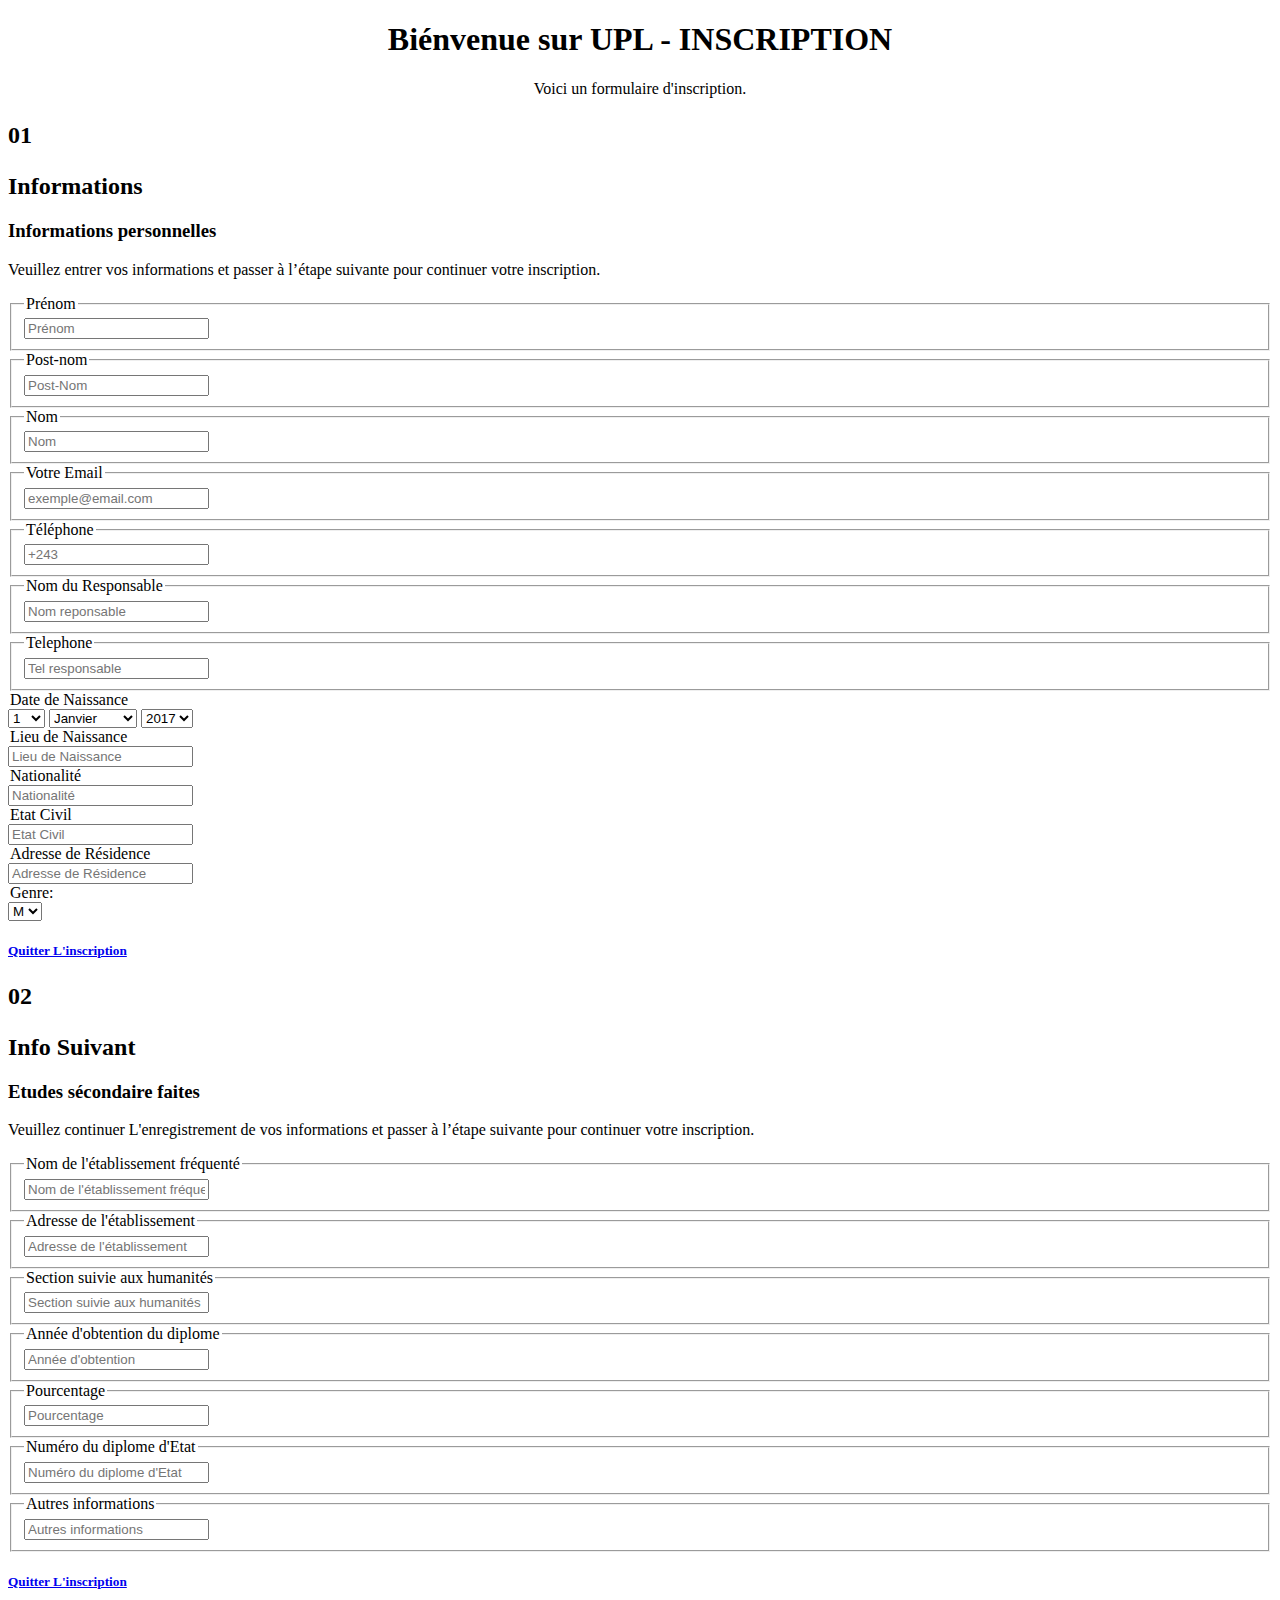
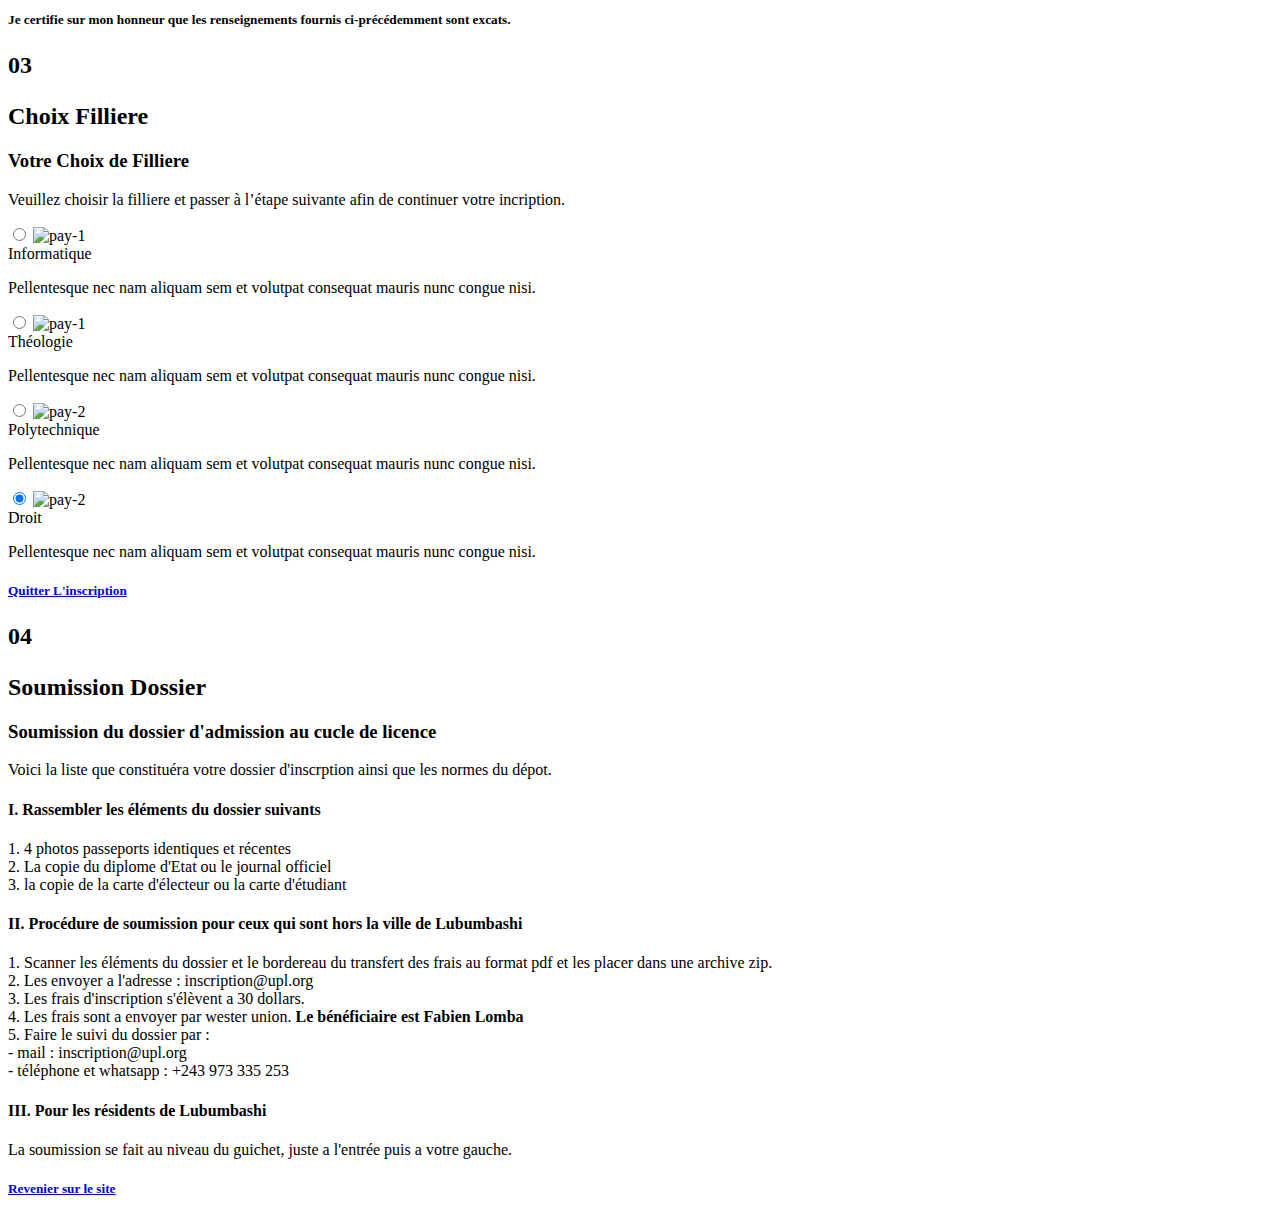
==== index.html @ e5e222e1 "desegn" ====
<!DOCTYPE html>
<html>
<head>
	<meta charset="utf-8">
	<title>Inscription</title>
	<!-- Mobile Specific Metas -->
	<meta name="viewport" content="width=device-width, initial-scale=1, maximum-scale=1">
	<!-- Font-->
	<link rel="stylesheet" type="text/css" href="css/opensans-font.css">
	<link rel="stylesheet" type="text/css" href="fonts/material-design-iconic-font/css/material-design-iconic-font.min.css">
	<!-- Main Style Css -->
    <link rel="stylesheet" href="css/style.css"/>
</head>
<body>
	<div class="page-content">
		<div class="page-content">
			<div class="form-v1-content">
				<div class="wizard-form">
					<form class="form-register" action="#" method="post">
								<div class="wizard-header" >
									 <center><h1 class="heading">Biénvenue sur  UPL - INSCRIPTION</h1>
										<p>Voici un formulaire d'inscription. </p></center>
								</div>
					</form>
				</div>
			</div>
		</div>
		<div class="form-v1-content">
			<div class="wizard-form">
		        <form class="form-register" action="#" method="post">
		        	<div id="form-total">
		        		<!-- SECTION 1 -->
			            <h2>
			            	<p class="step-icon"><span>01</span></p>
			            	<span class="step-text">Informations</span>
			            </h2>
			            <section>
			                <div class="inner">
			                	<div class="wizard-header">
									<h3 class="heading">Informations personnelles</h3>
									<p>Veuillez entrer vos informations et passer à l’étape
										suivante pour continuer votre inscription. </p>
								</div>
								<div class="form-row">
									<div class="form-holder">
										<fieldset>
											<legend>Prénom</legend>
											<input type="text" class="form-control" id="first-name" name="first-name" placeholder="Prénom" required>
										</fieldset>
									</div>
									<div class="form-holder">
										<fieldset>
											<legend>Post-nom</legend>
											<input type="text" class="form-control" id="last-name" name="last-name" placeholder="Post-Nom" required>
										</fieldset>
									</div>
									<div class="form-holder">
										<fieldset>
											<legend>Nom</legend>
											<input type="text" class="form-control" id="last-name" name="last-name" placeholder="Nom" required>
										</fieldset>
									</div>
								</div>
								<div class="form-row">
									<div class="form-holder form-holder-2">
										<fieldset>
											<legend>Votre Email</legend>
											<input type="text" name="your_email" id="your_email" class="form-control" pattern="[^@]+@[^@]+.[a-zA-Z]{2,6}" placeholder="exemple@email.com" required>
										</fieldset>
									</div>
								</div>
								<div class="form-row">
									<div class="form-holder form-holder-2">
										<fieldset>
											<legend>Téléphone</legend>
											<input type="tel" class="form-control" id="phone" name="phone" placeholder="+243" required>
										</fieldset>
									</div>
								</div>
								<div class="form-row">
									<div class="form-holder">
										<fieldset>
											<legend>Nom du Responsable</legend>
											<input type="text" class="form-control" id="name-resp" name="name-resp" placeholder="Nom reponsable" required>
										</fieldset>
									</div>
									<div class="form-holder">
										<fieldset>
											<legend>Telephone</legend>
											<input type="number" class="form-control" id="Tel-resp" name="Tel-resp" placeholder="Tel responsable" required>
										</fieldset>
									</div>
								</div>
								<div class="form-row form-row-date">
									<div class="form-holder form-holder-2">
										<legend>Date de Naissance</legend>
										<select name="month" id="month">
											<option value="16">1</option>
											<option value="17">2</option>
											<option value="18">3</option>
											<option value="19">4</option>
											<option value="16">5</option>
											<option value="17">6</option>
											<option value="18">7</option>
											<option value="19">8</option>
											<option value="16">9</option>
											<option value="17">10</option>
											<option value="18">11</option>
											<option value="19">12</option>
											<option value="16">13</option>
											<option value="17">14</option>
											<option value="18">15</option>
											<option value="19">16</option>
											<option value="17">17</option>
											<option value="18">18</option>
											<option value="19">19</option>
											<option value="16">20</option>
											<option value="17">21</option>
											<option value="18">22</option>
											<option value="19">23</option>
											<option value="16">24</option>
											<option value="17">25</option>
											<option value="18">26</option>
											<option value="19">27</option>
											<option value="16">28</option>
											<option value="17">29</option>
											<option value="18">30</option>
											<option value="19">31</option>
										</select>
										<select name="date" id="date">
											<option value="Feb">Janvier</option>
											<option value="Feb">Fevrier</option>
											<option value="Mar">Mars</option>
											<option value="Apr">Avril</option>
											<option value="May">Mai</option>
											<option value="Feb">Juin</option>
											<option value="Feb">Juillet</option>
											<option value="Feb">Aout</option>
											<option value="Feb">Septembre</option>
											<option value="Feb">Octobre</option>
											<option value="Feb">Novembre</option>
											<option value="Feb">Decembre</option>
										</select>
										<select name="year" id="year">
											<option value="2017">2017</option>
											<option value="2016">2016</option>
											<option value="2015">2015</option>
											<option value="2014">2014</option>
											<option value="2013">2013</option>
											<option value="2017">2012</option>
											<option value="2016">2011</option>
											<option value="2015">2010</option>
											<option value="2014">2009</option>
											<option value="2013">2008</option>
										</select>
									</div>
								</div>
								<div class="form-row">
									<div class="form-holder form-holder-2">
										<legend>Lieu de Naissance</legend>
										<input type="text" class="form-control input-border" id="ssn" name="ssn" placeholder="Lieu de Naissance" required>
									</div>
								</div>
								<div class="form-row">
									<div class="form-holder form-holder-2">
										<legend>Nationalité</legend>
										<input type="text" class="form-control input-border" id="ssn" name="ssn" placeholder="Nationalité" required>
									</div>
								</div>
								<div class="form-row">
									<div class="form-holder form-holder-2">
										<legend>Etat Civil</legend>
										<input type="text" class="form-control input-border" id="ssn" name="ssn" placeholder="Etat Civil" required>
									</div>
								</div>
								<div class="form-row">
									<div class="form-holder form-holder-2">
										<legend>Adresse de Résidence</legend>
										<input type="text" class="form-control input-border" id="ssn" name="ssn" placeholder="Adresse de Résidence" required>
									</div>
								</div>
								<div class="form-row form-row-date">
									<div class="form-holder form-holder-2">
										<legend>Genre:</legend>
										<select name="Genre" id="Genre">
											<option value="M" >M</option>
											<option value="F">F</option>
										</select>
									</div>
								</div>
							</div>
							<div class="wizard-header">
								<a href="#">
									<h5 class="heading">Quitter L'inscription</h5>
								</a>
							</div>
			            </section>
						<!-- SECTION 2 -->
			            <h2>
			            	<p class="step-icon"><span>02</span></p>
			            	<span class="step-text">Info Suivant</span>
			            </h2>
			            <section>
			                <div class="inner">
			                	<div class="wizard-header">
									<h3 class="heading">Etudes sécondaire faites</h3>
									<p>Veuillez continuer L'enregistrement de vos informations et passer à l’étape
										suivante pour continuer votre inscription.</p>
								</div>
								<div class="form-row">
									<div class="form-holder form-holder-2">
										<fieldset>
											<legend>Nom de l'établissement fréquenté</legend>
											<input type="text" name="ecole" id="ecole" class="form-control" pattern="[^@]+@[^@]+.[a-zA-Z]{2,6}" placeholder="Nom de l'établissement fréquenté" required>
										</fieldset>
									</div>
								</div>
								<div class="form-row">
									<div class="form-holder form-holder-2">
										<fieldset>
											<legend>Adresse de l'établissement</legend>
											<input type="text" name="adresse-ecole" id="adresse-ecole" class="form-control" pattern="[^@]+@[^@]+.[a-zA-Z]{2,6}" placeholder="Adresse de l'établissement" required>
										</fieldset>
									</div>
								</div>
								<div class="form-row">
									<div class="form-holder form-holder-2">
										<fieldset>
											<legend>Section suivie aux humanités</legend>
											<input type="text" name="section-ecole" id="section-ecole" class="form-control" pattern="[^@]+@[^@]+.[a-zA-Z]{2,6}" placeholder="Section suivie aux humanités" required>
										</fieldset>
									</div>
								</div>
								<div class="form-row">
									<div class="form-holder">
										<fieldset>
											<legend>Année d'obtention du diplome</legend>
											<input type="number" class="form-control" id="annee_diplome" name="annee_diplome" placeholder="Année d'obtention" required>
										</fieldset>
									</div>
									<div class="form-holder">
										<fieldset>
											<legend>Pourcentage</legend>
											<input type="number" class="form-control" id="Pourcentage" name="Pourcentage" placeholder="Pourcentage" required>
										</fieldset>
									</div>
								</div>
								<div class="form-row">
									<div class="form-holder form-holder-2">
										<fieldset>
											<legend>Numéro du diplome d'Etat</legend>
											<input type="text" name="numero_diplome" id="numero_diplome" class="form-control" pattern="[^@]+@[^@]+.[a-zA-Z]{2,6}" placeholder="Numéro du diplome d'Etat" required>
										</fieldset>
									</div>
								</div>
								<div class="form-row">
									<div class="form-holder form-holder-2">
										<fieldset>
											<legend>Autres informations</legend>
											<input type="text" name="onfo" id="onfo" class="form-control" pattern="[^@]+@[^@]+.[a-zA-Z]{2,6}" placeholder="Autres informations" required>
										</fieldset>
									</div>
								</div>
							</div>
							<div class="wizard-header">
								<a href="#">
									<h5 class="heading">Quitter L'inscription</h5>
								</a>
								<h5 class="heading">Je certifie sur mon honneur que les renseignements fournis
									ci-précédemment sont excats.
								</h5>
							</div>
			            </section>
			            <!-- SECTION 3 -->
			            <h2>
			            	<p class="step-icon"><span>03</span></p>
			            	<span class="step-text">Choix Filliere</span>
			            </h2>
			            <section>
			                <div class="inner">
			                	<div class="wizard-header">
									<h3 class="heading">Votre Choix de Filliere</h3>
									<p>Veuillez choisir la filliere et passer à l’étape
										suivante afin de continuer votre incription.</p>
								</div>
								<div class="form-row">
			                		<div class="form-holder form-holder-2">
			                			<input type="radio" class="radio" name="radio1" id="plan-1" value="plan-1">
			                			<label class="plan-icon plan-1-label" for="plan-1">
		                					<img src="images/form-v1-icon-2.png" alt="pay-1">
			                			</label>
			                			<div class="plan-total">
		                					<span class="plan-title">Informatique</span>
		                					<p class="plan-text">Pellentesque nec nam aliquam sem et volutpat consequat mauris nunc congue nisi.</p>
		                				</div>
			                			<input type="radio" class="radio" name="radio1" id="plan-2" value="plan-2">
			                			<label class="plan-icon plan-2-label" for="plan-2">
			                					<img src="images/form-v1-icon-2.png" alt="pay-1">
			                			</label>
			                			<div class="plan-total">
		                					<span class="plan-title">Théologie</span>
		                					<p class="plan-text">Pellentesque nec nam aliquam sem et volutpat consequat mauris nunc congue nisi.</p>
		                				</div>
										<input type="radio" class="radio" name="radio1" id="plan-3" value="plan-3" checked>
										<label class="plan-icon plan-3-label" for="plan-3">
		                					<img src="images/form-v1-icon-3.png" alt="pay-2">
										</label>
										<div class="plan-total">
		                					<span class="plan-title">Polytechnique</span>
		                					<p class="plan-text">Pellentesque nec nam aliquam sem et volutpat consequat mauris nunc congue nisi.</p>
		                				</div>
										<input type="radio" class="radio" name="radio1" id="plan-3" value="plan-3" checked>
										<label class="plan-icon plan-3-label" for="plan-3">
		                					<img src="images/form-v1-icon-3.png" alt="pay-2">
										</label>
										<div class="plan-total">
		                					<span class="plan-title">Droit</span>
		                					<p class="plan-text">Pellentesque nec nam aliquam sem et volutpat consequat mauris nunc congue nisi.</p>
		                				</div>
			                		</div>
			                	</div>
							</div>
							<div class="wizard-header">
								<a href="#">
									<h5 class="heading">Quitter L'inscription</h5>
								</a>
							</div>
			            </section>
						<!-- SECTION 4 -->
			            <h2>
			            	<p class="step-icon"><span>04</span></p>
			            	<span class="step-text">Soumission Dossier</span>
			            </h2>
			            <section>
			                <div class="inner">
			                	<div class="wizard-header">
									<h3 class="heading">Soumission du dossier d'admission au
										cucle de licence
									</h3>
									<p>Voici la liste que constituéra votre dossier d'inscrption ainsi que les normes
										du dépot.</p>
								</div>
								<h4 class="heading">I. Rassembler les éléments du dossier suivants</h4>
								<p>1. 4 photos passeports identiques et récentes <br>
									2. La copie du diplome d'Etat ou le journal officiel <br>
									3. la copie de la carte d'électeur ou la carte d'étudiant
								</p>
									<h4 class="heading">II. Procédure de soumission pour ceux qui sont hors
										la ville de Lubumbashi
									</h4>
									<p>1. Scanner les éléments du dossier et le bordereau du
										transfert des frais au format pdf et les placer dans une archive zip. <br>
										2. Les envoyer a l'adresse : inscription@upl.org <br>
										3. Les frais d'inscription s'élèvent a 30 dollars. <br>
										4. Les frais sont a envoyer par wester union. <strong>Le 
											bénéficiaire est Fabien Lomba</strong> <br>
										5. Faire le suivi du dossier par : <br>
										- mail : inscription@upl.org <br>
										- téléphone et whatsapp : +243 973 335 253 <br>
										</p>
										<h4 class="heading">III. Pour les résidents de Lubumbashi</h4>
										<p>La soumission se fait au niveau du guichet, juste a l'entrée puis a votre
											gauche.
										</p>
							</div>
							<div class="wizard-header">
								<a href="#">
									<h5 class="heading">Revenier sur le site</h5>
								</a>
							</div>
			            </section>
		        	</div>
		        </form>
			</div>
		</div>
	</div>
	<script src="js/jquery-3.3.1.min.js"></script>
	<script src="js/jquery.steps.js"></script>
	<script src="js/main.js"></script>
</body>
</html>
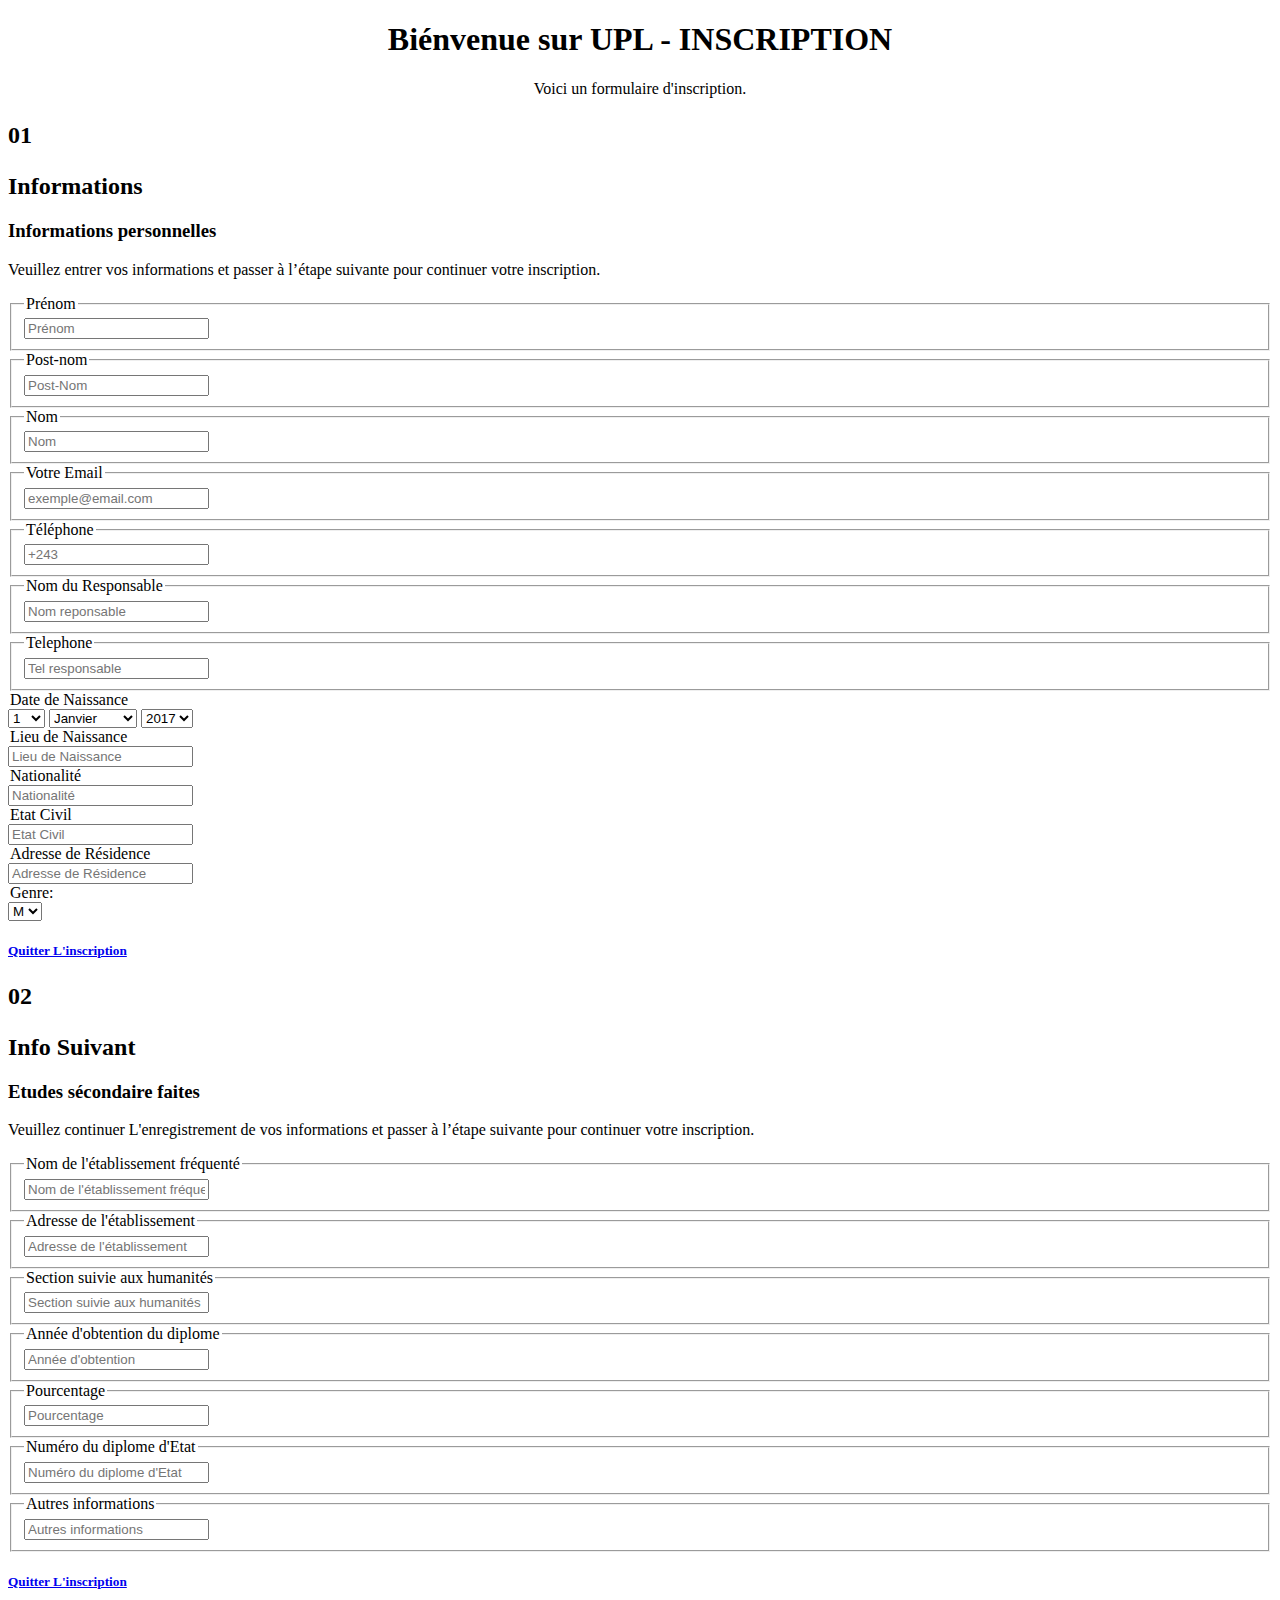
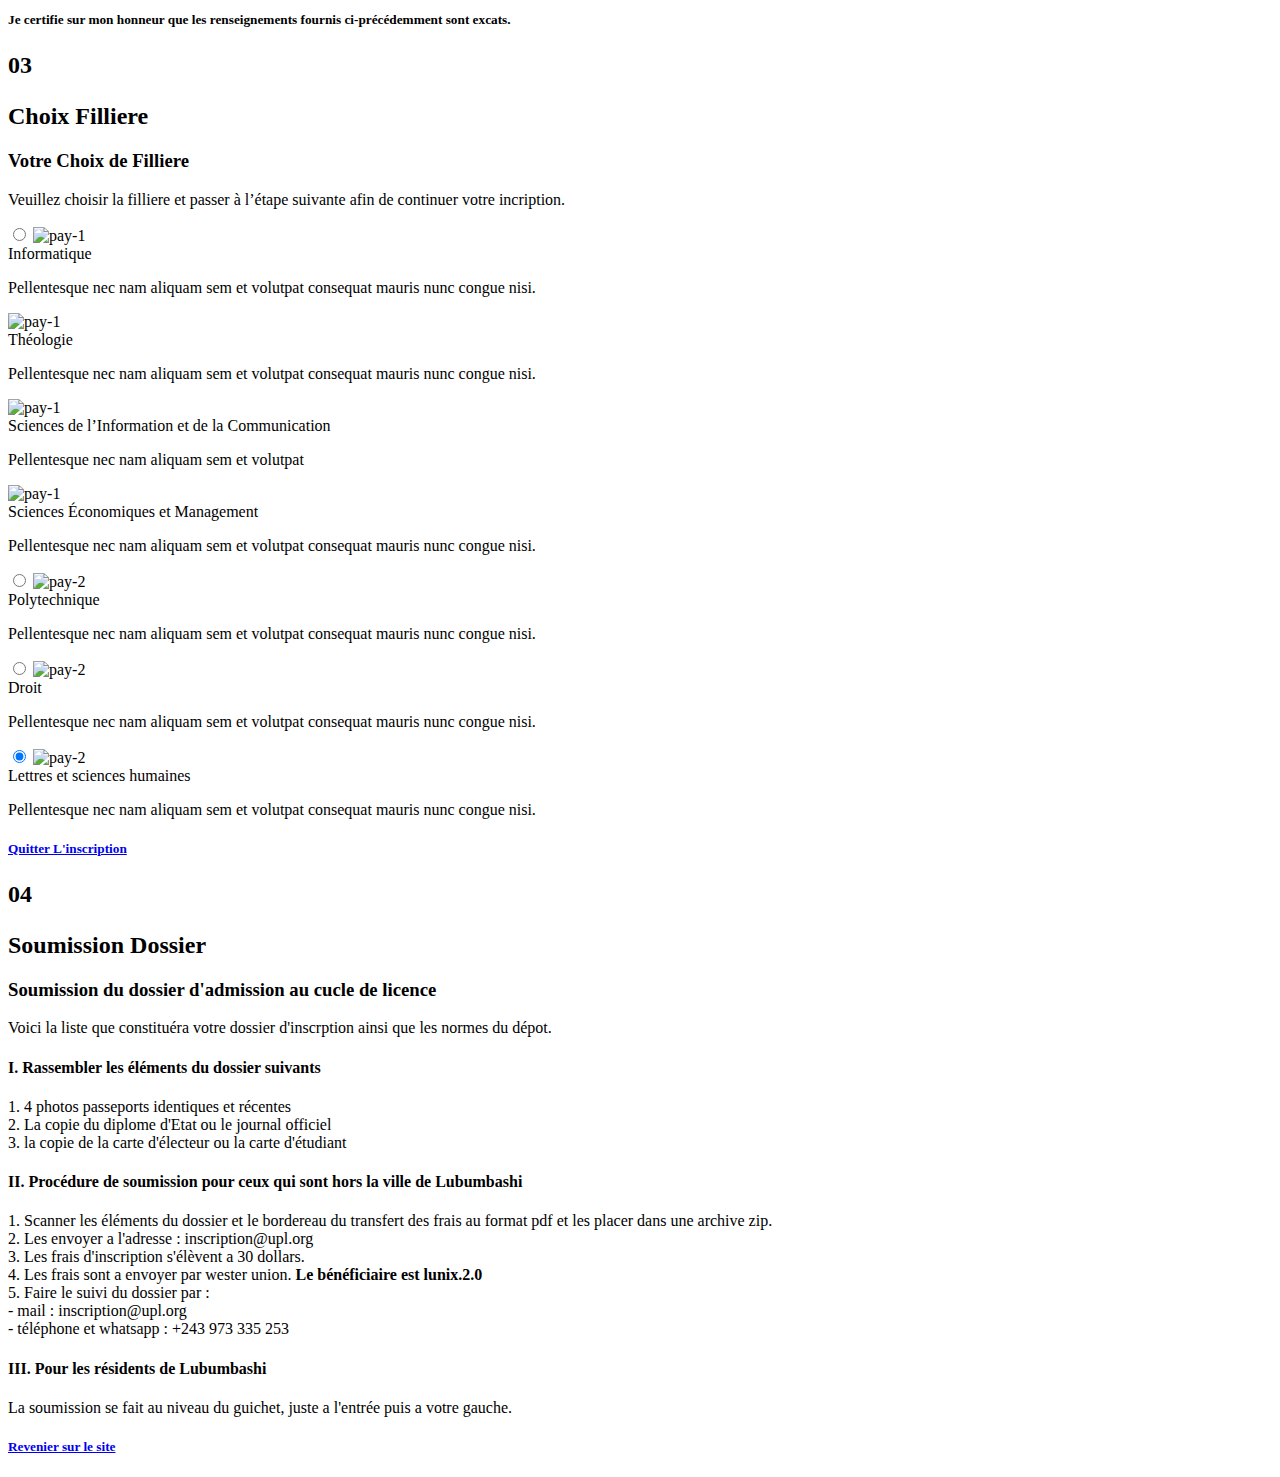
==== commit 4fb004dd: "sesion 3" ====
--- a/index.html
+++ b/index.html
@@ -6,6 +6,7 @@
 	<!-- Mobile Specific Metas -->
 	<meta name="viewport" content="width=device-width, initial-scale=1, maximum-scale=1">
 	<!-- Font-->
+	
 	<link rel="stylesheet" type="text/css" href="css/opensans-font.css">
 	<link rel="stylesheet" type="text/css" href="fonts/material-design-iconic-font/css/material-design-iconic-font.min.css">
 	<!-- Main Style Css -->
@@ -13,18 +14,18 @@
 </head>
 <body>
 	<div class="page-content">
-		<div class="page-content">
-			<div class="form-v1-content">
-				<div class="wizard-form">
-					<form class="form-register" action="#" method="post">
-								<div class="wizard-header" >
-									 <center><h1 class="heading">Biénvenue sur  UPL - INSCRIPTION</h1>
-										<p>Voici un formulaire d'inscription. </p></center>
-								</div>
-					</form>
-				</div>
+		<div class="form-v1-content">
+			<div class="wizard-form">
+				<form class="form-register" action="#" method="post">
+							<div class="wizard-header" >
+								 <center><h1 class="heading">Biénvenue sur  UPL - INSCRIPTION</h1>
+									<p>Voici un formulaire d'inscription. </p></center>
+							</div>
+				</form>
 			</div>
 		</div>
+	</div>
+	<div class="page-content">
 		<div class="form-v1-content">
 			<div class="wizard-form">
 		        <form class="form-register" action="#" method="post">
@@ -190,7 +191,7 @@
 								</div>
 							</div>
 							<div class="wizard-header">
-								<a href="#">
+								<a href="https://upl-univ.ac/">
 									<h5 class="heading">Quitter L'inscription</h5>
 								</a>
 							</div>
@@ -263,7 +264,7 @@
 								</div>
 							</div>
 							<div class="wizard-header">
-								<a href="#">
+								<a href="https://upl-univ.ac/">
 									<h5 class="heading">Quitter L'inscription</h5>
 								</a>
 								<h5 class="heading">Je certifie sur mon honneur que les renseignements fournis
@@ -291,37 +292,74 @@
 			                			</label>
 			                			<div class="plan-total">
 		                					<span class="plan-title">Informatique</span>
+											
 		                					<p class="plan-text">Pellentesque nec nam aliquam sem et volutpat consequat mauris nunc congue nisi.</p>
+											
+											
 		                				</div>
-			                			<input type="radio" class="radio" name="radio1" id="plan-2" value="plan-2">
+										
+			                		
+										
 			                			<label class="plan-icon plan-2-label" for="plan-2">
 			                					<img src="images/form-v1-icon-2.png" alt="pay-1">
+												
 			                			</label>
 			                			<div class="plan-total">
 		                					<span class="plan-title">Théologie</span>
 		                					<p class="plan-text">Pellentesque nec nam aliquam sem et volutpat consequat mauris nunc congue nisi.</p>
 		                				</div>
+
+										<label class="plan-icon plan-2-label" for="plan-2">
+											<img src="images/form-v1-icon-2.png" alt="pay-1">
+											
+									</label>
+									<div class="plan-total">
+										<span class="plan-title">Sciences de l’Information et de la Communication</span>
+										<p class="plan-text">Pellentesque nec nam aliquam sem et volutpat</p>
+									</div>
+
+									<label class="plan-icon plan-2-label" for="plan-2">
+										<img src="images/form-v1-icon-2.png" alt="pay-1">
+										
+								</label>
+								<div class="plan-total">
+									<span class="plan-title">Sciences Économiques et Management</span>
+									<p class="plan-text">Pellentesque nec nam aliquam sem et volutpat consequat mauris nunc congue nisi.</p>
+								</div>
+
+										<input type="radio" class="radio" name="radio1" id="plan-3" value="plan-3" checked>
+										<label class="plan-icon plan-3-label" for="plan-3">
+		                					<img src="images/form-v1-icon-3.png" alt="pay-2">
+										</label>
+
+										<div class="plan-total">
+		                					<span class="plan-title">Polytechnique</span>
+		                					<p class="plan-text">Pellentesque nec nam aliquam sem et volutpat consequat mauris nunc congue nisi.</p>
+		                				</div>
+
+										<input type="radio" class="radio" name="radio1" id="plan-3" value="plan-3" checked>
+										<label class="plan-icon plan-3-label" for="plan-3">
+		                					<img src="images/form-v1-icon-3.png" alt="pay-2">
+										</label>
+										
+										<div class="plan-total">
+		                					<span class="plan-title">Droit</span>
+		                					<p class="plan-text">Pellentesque nec nam aliquam sem et volutpat consequat mauris nunc congue nisi.</p>
+		                				</div>
+										
 										<input type="radio" class="radio" name="radio1" id="plan-3" value="plan-3" checked>
 										<label class="plan-icon plan-3-label" for="plan-3">
 		                					<img src="images/form-v1-icon-3.png" alt="pay-2">
 										</label>
 										<div class="plan-total">
-		                					<span class="plan-title">Polytechnique</span>
-		                					<p class="plan-text">Pellentesque nec nam aliquam sem et volutpat consequat mauris nunc congue nisi.</p>
-		                				</div>
-										<input type="radio" class="radio" name="radio1" id="plan-3" value="plan-3" checked>
-										<label class="plan-icon plan-3-label" for="plan-3">
-		                					<img src="images/form-v1-icon-3.png" alt="pay-2">
-										</label>
-										<div class="plan-total">
-		                					<span class="plan-title">Droit</span>
+		                					<span class="plan-title">Lettres et sciences humaines</span>
 		                					<p class="plan-text">Pellentesque nec nam aliquam sem et volutpat consequat mauris nunc congue nisi.</p>
 		                				</div>
 			                		</div>
 			                	</div>
 							</div>
 							<div class="wizard-header">
-								<a href="#">
+								<a href="https://upl-univ.ac/">
 									<h5 class="heading">Quitter L'inscription</h5>
 								</a>
 							</div>
@@ -353,7 +391,7 @@
 										2. Les envoyer a l'adresse : inscription@upl.org <br>
 										3. Les frais d'inscription s'élèvent a 30 dollars. <br>
 										4. Les frais sont a envoyer par wester union. <strong>Le 
-											bénéficiaire est Fabien Lomba</strong> <br>
+											bénéficiaire est lunix.2.0</strong> <br>
 										5. Faire le suivi du dossier par : <br>
 										- mail : inscription@upl.org <br>
 										- téléphone et whatsapp : +243 973 335 253 <br>
@@ -364,7 +402,7 @@
 										</p>
 							</div>
 							<div class="wizard-header">
-								<a href="#">
+								<a href="https://upl-univ.ac/">
 									<h5 class="heading">Revenier sur le site</h5>
 								</a>
 							</div>
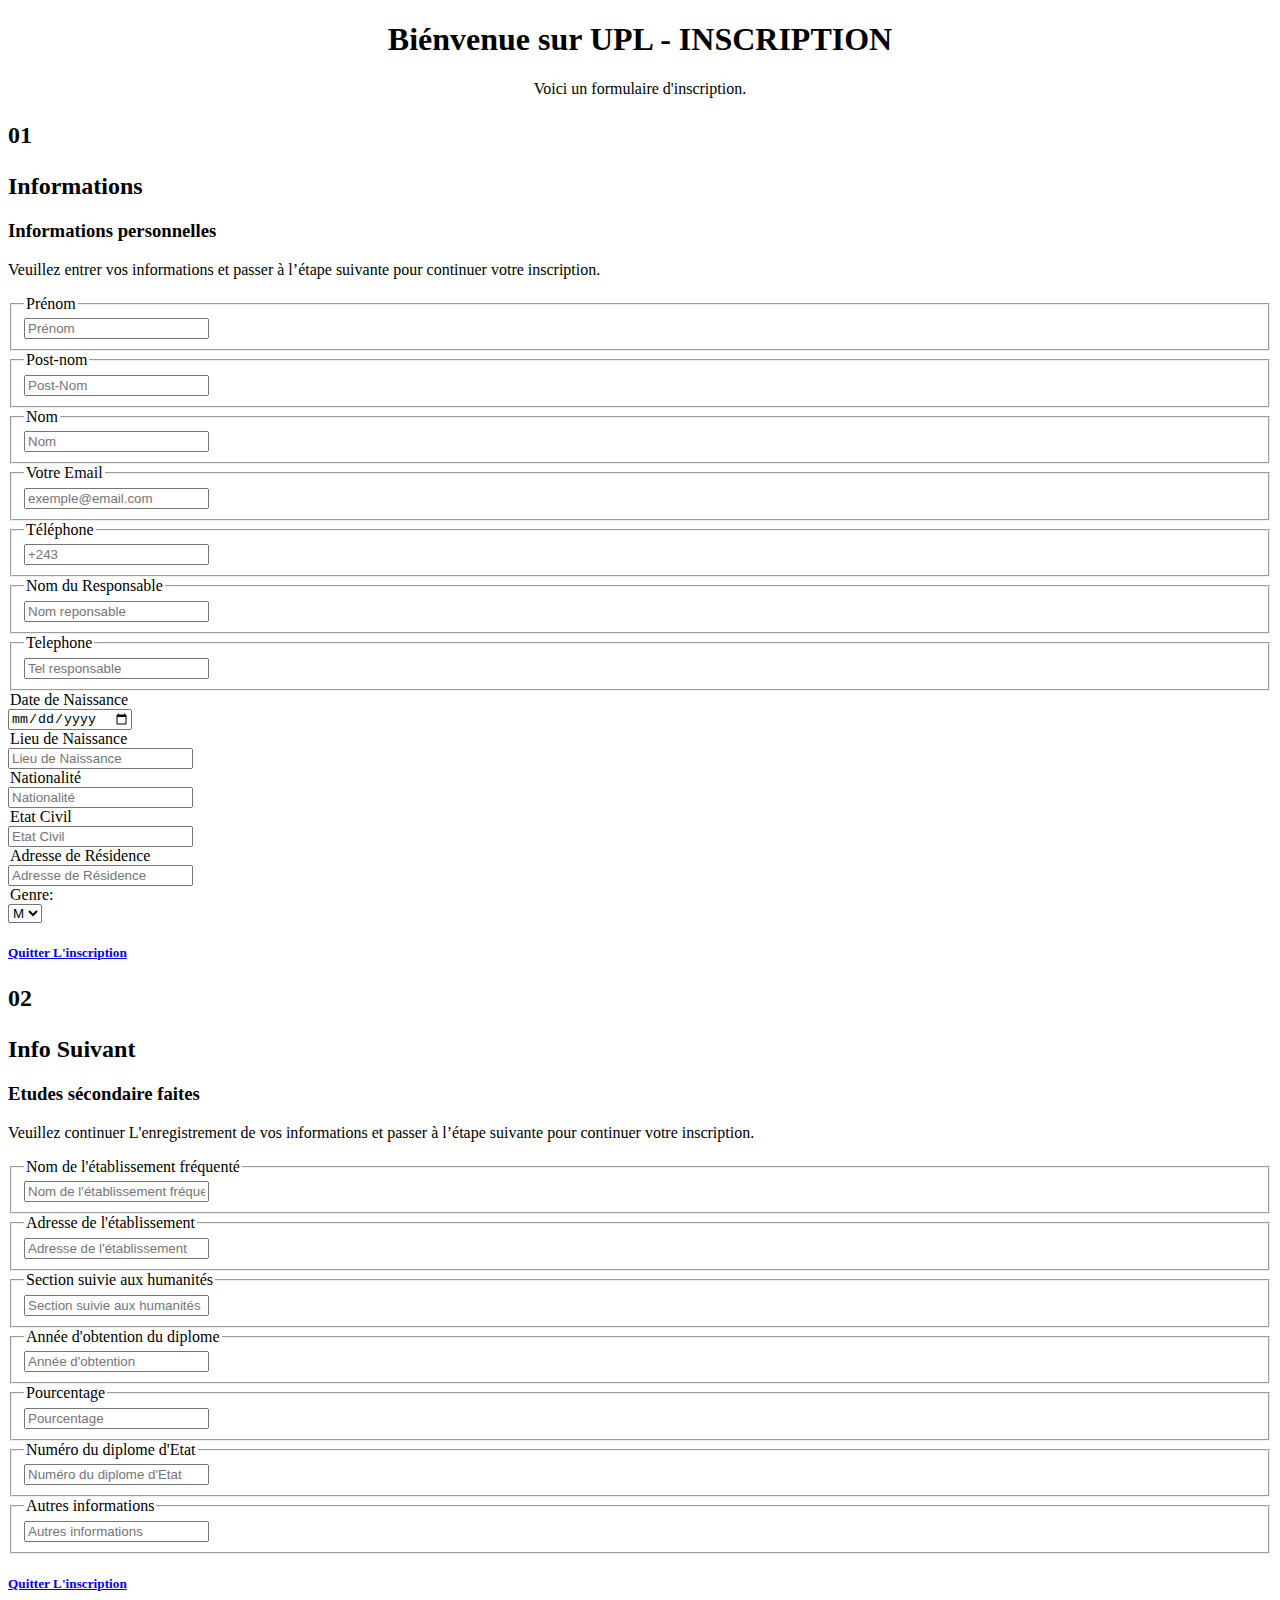
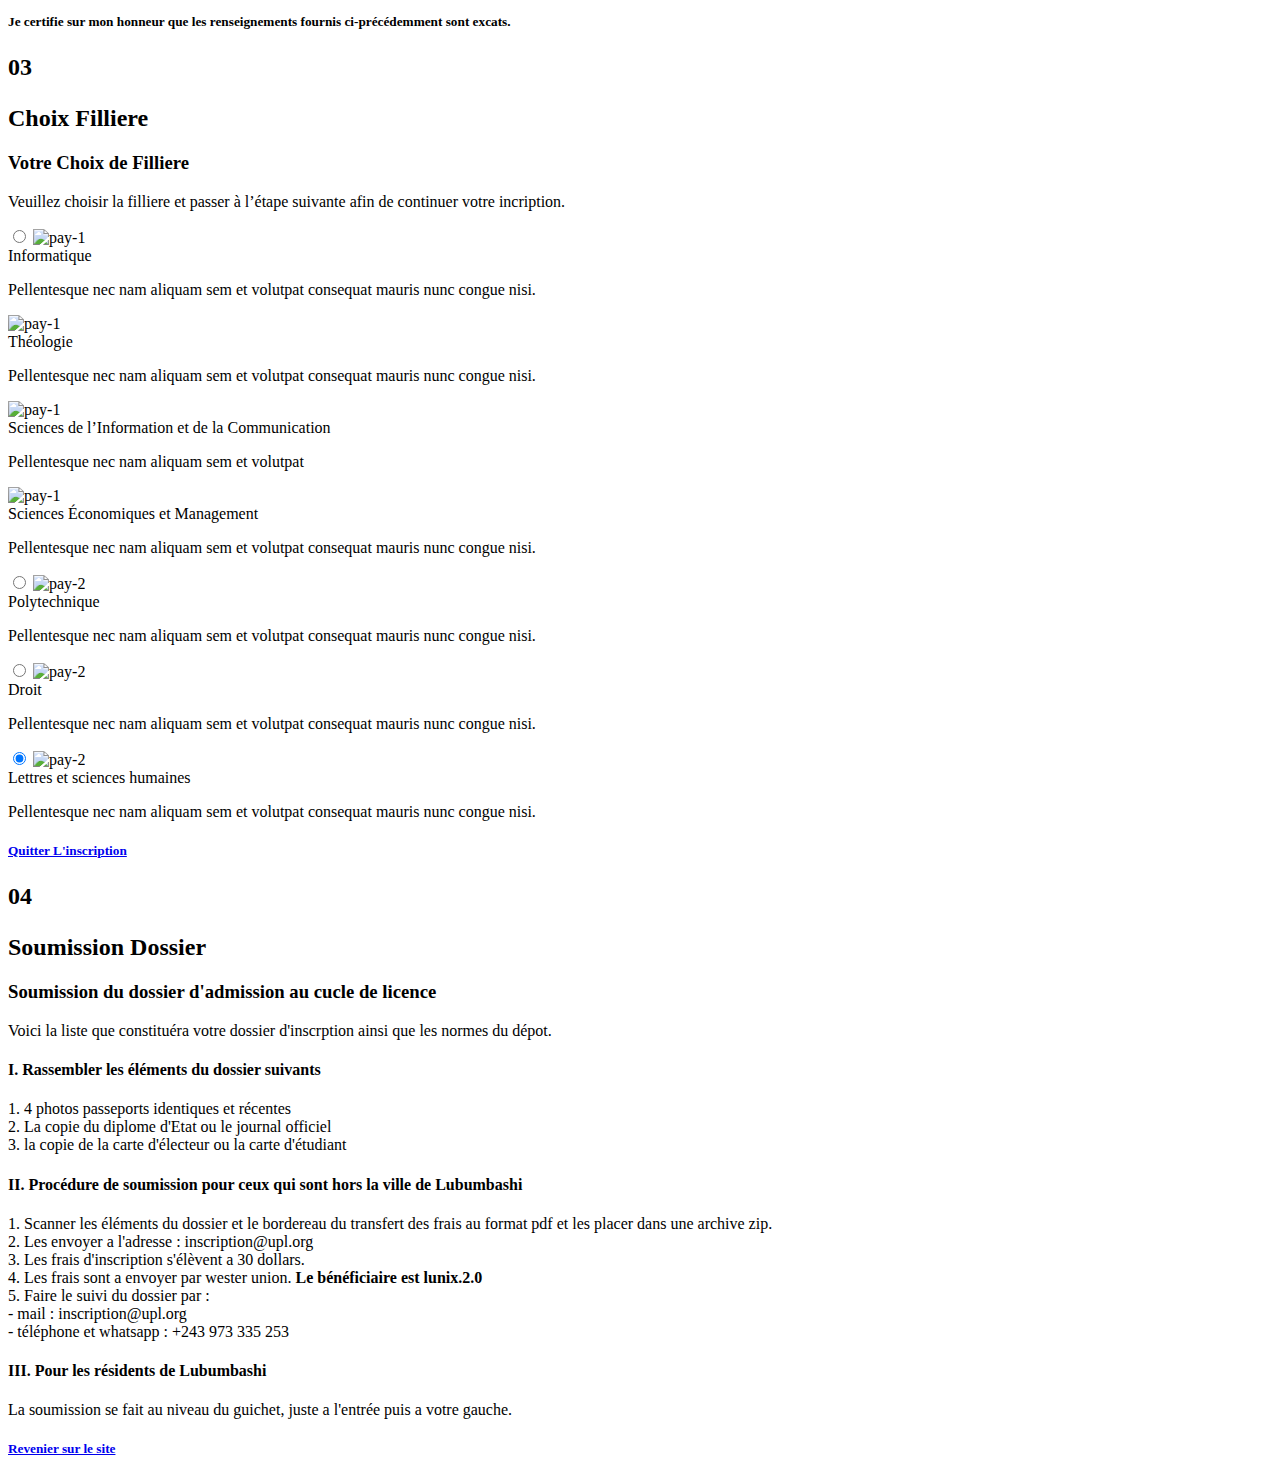
==== commit 9769e824: "jai modifier le code la date" ====
--- a/index.html
+++ b/index.html
@@ -95,65 +95,7 @@
 								<div class="form-row form-row-date">
 									<div class="form-holder form-holder-2">
 										<legend>Date de Naissance</legend>
-										<select name="month" id="month">
-											<option value="16">1</option>
-											<option value="17">2</option>
-											<option value="18">3</option>
-											<option value="19">4</option>
-											<option value="16">5</option>
-											<option value="17">6</option>
-											<option value="18">7</option>
-											<option value="19">8</option>
-											<option value="16">9</option>
-											<option value="17">10</option>
-											<option value="18">11</option>
-											<option value="19">12</option>
-											<option value="16">13</option>
-											<option value="17">14</option>
-											<option value="18">15</option>
-											<option value="19">16</option>
-											<option value="17">17</option>
-											<option value="18">18</option>
-											<option value="19">19</option>
-											<option value="16">20</option>
-											<option value="17">21</option>
-											<option value="18">22</option>
-											<option value="19">23</option>
-											<option value="16">24</option>
-											<option value="17">25</option>
-											<option value="18">26</option>
-											<option value="19">27</option>
-											<option value="16">28</option>
-											<option value="17">29</option>
-											<option value="18">30</option>
-											<option value="19">31</option>
-										</select>
-										<select name="date" id="date">
-											<option value="Feb">Janvier</option>
-											<option value="Feb">Fevrier</option>
-											<option value="Mar">Mars</option>
-											<option value="Apr">Avril</option>
-											<option value="May">Mai</option>
-											<option value="Feb">Juin</option>
-											<option value="Feb">Juillet</option>
-											<option value="Feb">Aout</option>
-											<option value="Feb">Septembre</option>
-											<option value="Feb">Octobre</option>
-											<option value="Feb">Novembre</option>
-											<option value="Feb">Decembre</option>
-										</select>
-										<select name="year" id="year">
-											<option value="2017">2017</option>
-											<option value="2016">2016</option>
-											<option value="2015">2015</option>
-											<option value="2014">2014</option>
-											<option value="2013">2013</option>
-											<option value="2017">2012</option>
-											<option value="2016">2011</option>
-											<option value="2015">2010</option>
-											<option value="2014">2009</option>
-											<option value="2013">2008</option>
-										</select>
+										<input type="date" name="date" id="">
 									</div>
 								</div>
 								<div class="form-row">
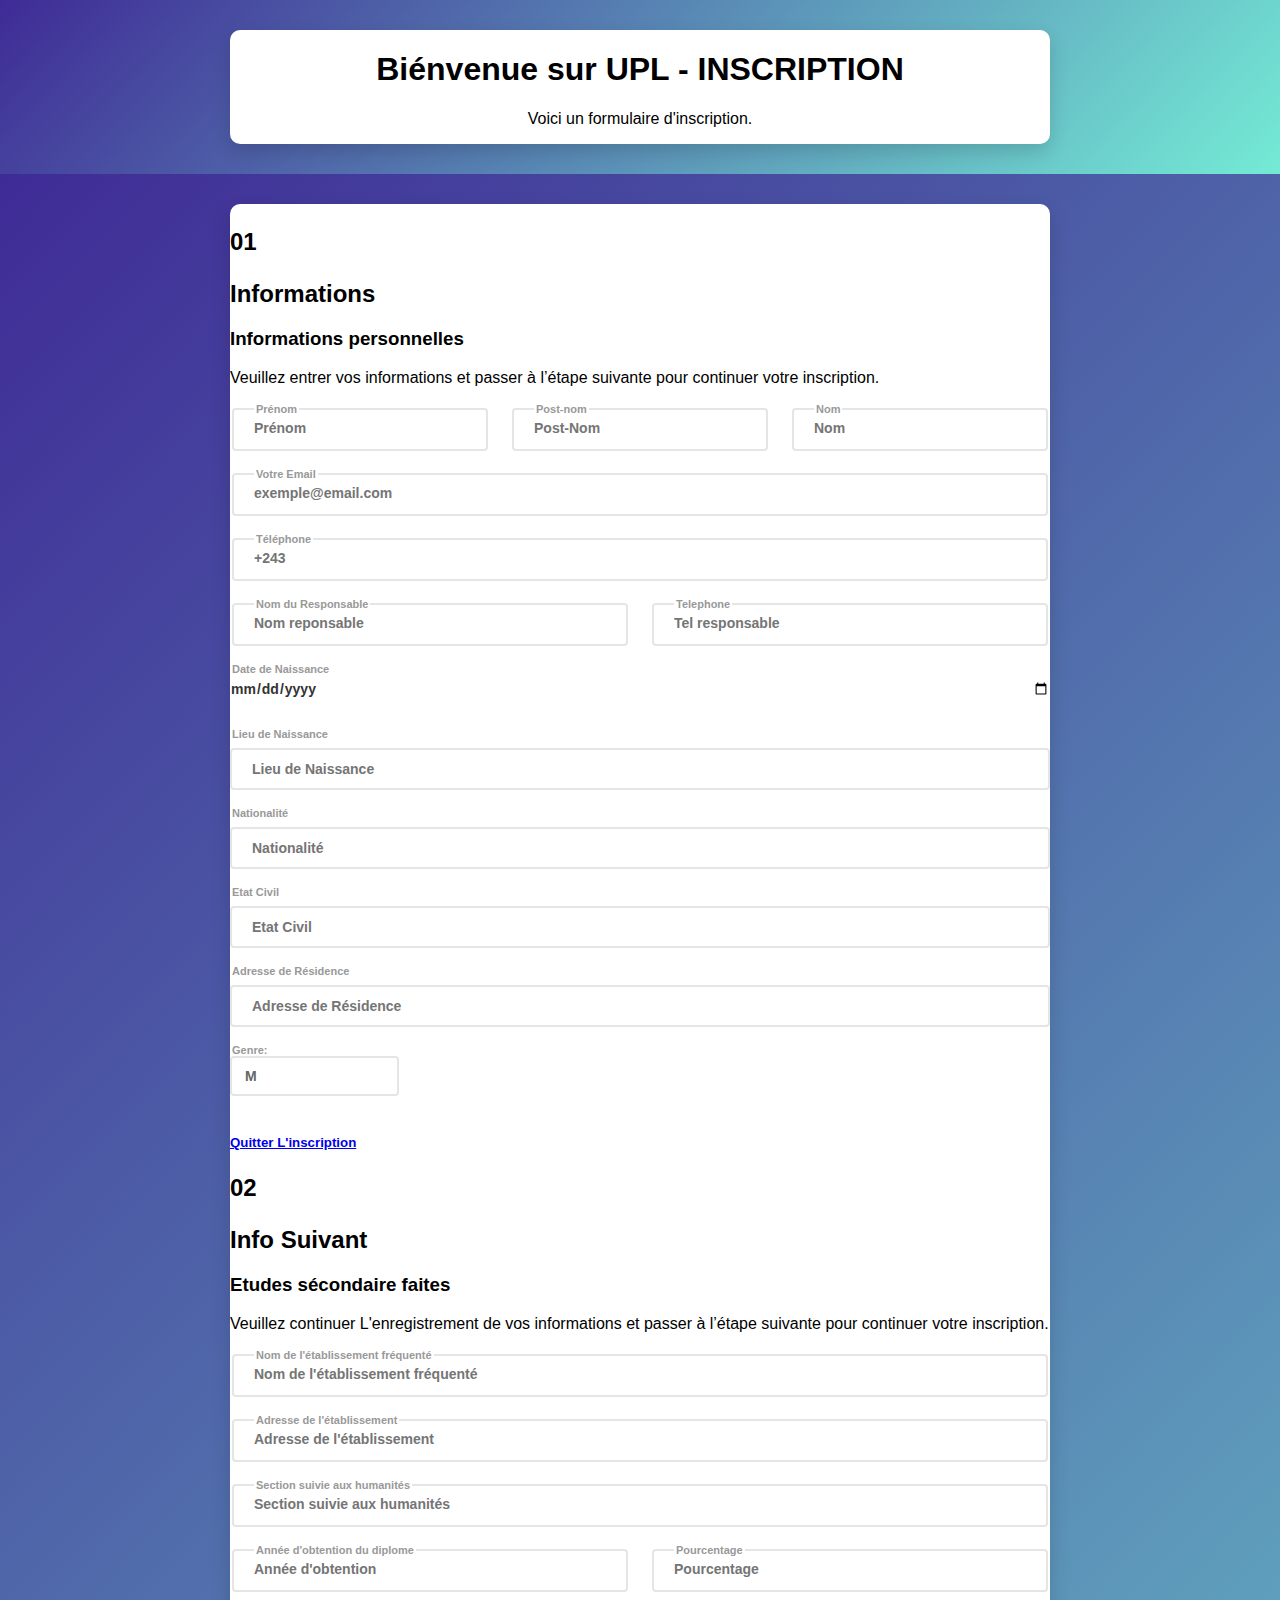
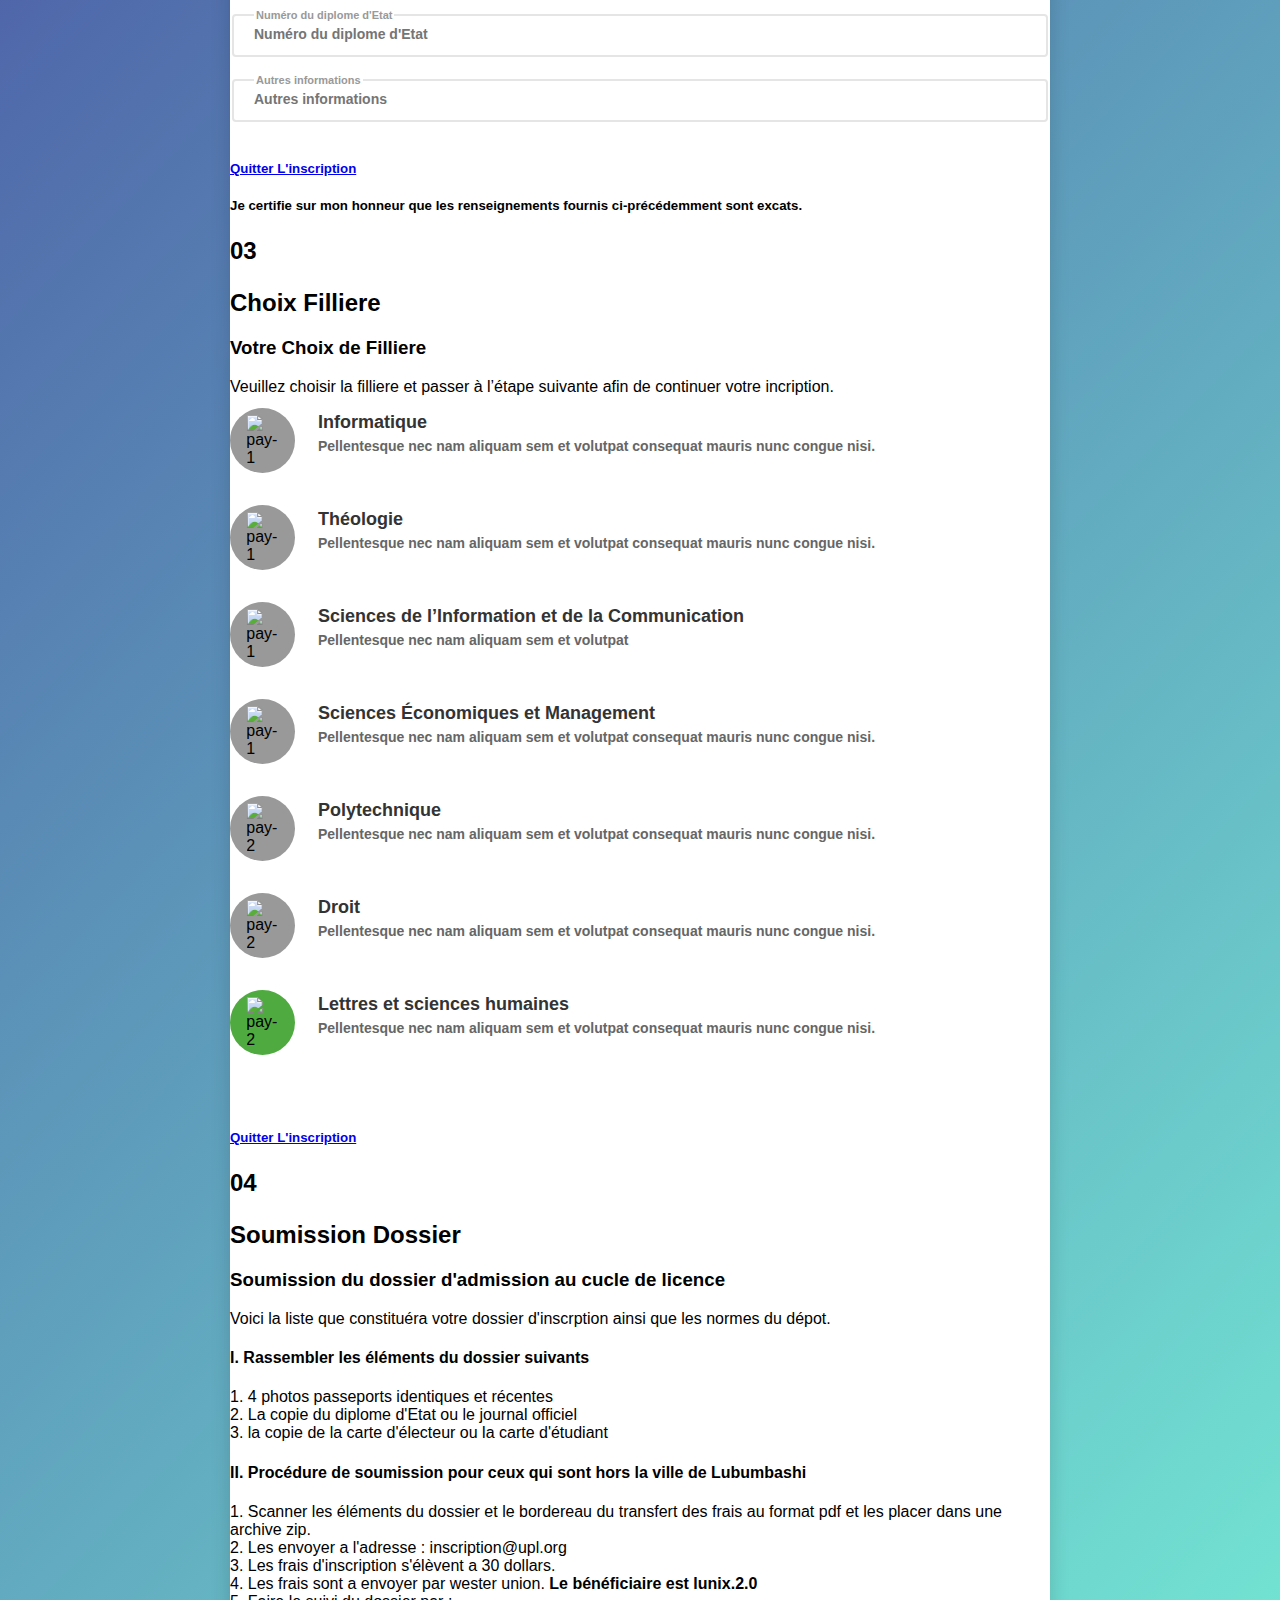
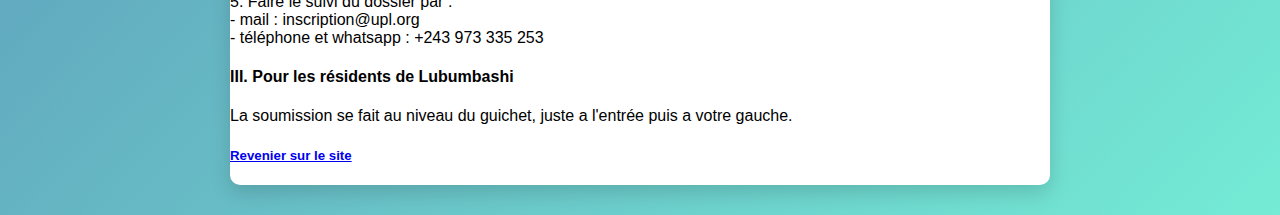
==== commit ade1dd7a: "jai modifie la partie css pour derimentionner la partie bienvenue et jai trouveremplacer la balise c" ====
--- a/index.html
+++ b/index.html
@@ -17,9 +17,9 @@
 		<div class="form-v1-content">
 			<div class="wizard-form">
 				<form class="form-register" action="#" method="post">
-							<div class="wizard-header" >
-								 <center><h1 class="heading">Biénvenue sur  UPL - INSCRIPTION</h1>
-									<p>Voici un formulaire d'inscription. </p></center>
+					<div style="text-align:center;margin-top:20px;">
+								 <h1 class="heading">Biénvenue sur  UPL - INSCRIPTION</h1>
+									<p>Voici un formulaire d'inscription. </p>
 							</div>
 				</form>
 			</div>
@@ -98,6 +98,7 @@
 										<input type="date" name="date" id="">
 									</div>
 								</div>
+								<!-- la date -->
 								<div class="form-row">
 									<div class="form-holder form-holder-2">
 										<legend>Lieu de Naissance</legend>
--- a/css/style.css
+++ b/css/style.css
@@ -0,0 +1,566 @@
+body {
+	margin:  0;
+}
+.page-content {
+	width: 100%;
+	margin:  0 auto;
+	display: flex;
+	display: -webkit-flex;
+	justify-content: center;
+	-o-justify-content: center;
+	-ms-justify-content: center;
+	-moz-justify-content: center;
+	-webkit-justify-content: center;
+	align-items: center;
+	-o-align-items: center;
+	-ms-align-items: center;
+	-moz-align-items: center;
+	-webkit-align-items: center;
+    background-image: -moz-linear-gradient( 136deg, rgb(116,235,213) 0%, rgb(63,43,150) 100%);
+    background-image: -webkit-linear-gradient( 136deg, rgb(116,235,213) 0%, rgb(63,43,150) 100%);
+    background-image: -ms-linear-gradient( 136deg, rgb(116,235,213) 0%, rgb(63,43,150) 100%);
+}
+.form-v1-content   {
+	background: #fff;
+	width: 820px;
+	box-shadow: 0px 8px 20px 0px rgba(0, 0, 0, 0.15);
+	-o-box-shadow: 0px 8px 20px 0px rgba(0, 0, 0, 0.15);
+	-ms-box-shadow: 0px 8px 20px 0px rgba(0, 0, 0, 0.15);
+	-moz-box-shadow: 0px 8px 20px 0px rgba(0, 0, 0, 0.15);
+	-webkit-box-shadow: 0px 8px 20px 0px rgba(0, 0, 0, 0.15);
+	border-radius: 10px;
+	-o-border-radius: 10px;
+	-ms-border-radius: 10px;
+	-moz-border-radius: 10px;
+	-webkit-border-radius: 10px;
+	margin: 30px 0;
+	font-family: 'Open Sans', sans-serif;
+	position: relative;
+	display: flex;
+	display: -webkit-flex;
+}
+
+.form-v1-content .wizard-form {
+	width: 100%;
+}
+.form-register .vertical {
+    display: block;
+    width: 100%;
+    overflow: hidden;
+    background: #3e4061;
+    border-radius: 10px;
+    -o-border-radius: 10px;
+	-ms-border-radius: 10px;
+	-moz-border-radius: 10px;
+	-webkit-border-radius: 10px;
+}
+.form-register .steps {
+    float: left;
+    width: 280px;
+    background: #3e4061;
+}
+.form-register .steps ul {
+    list-style: none;
+    padding-left: 0;
+    margin: 0;
+}
+.form-register .steps li,
+.form-register .steps li.current {
+	outline: none;
+	-o-outline: none;
+    -ms-outline: none;
+    -moz-outline: none;
+    -webkit-outline: none;
+    position: relative;
+}
+.form-register .steps li::after {
+	width: 280px;
+	height: 1px;
+	content: "";
+	background: rgba(255, 255, 255, 0.08);
+	position: absolute;
+	top: 100%;
+}
+.form-register .steps li .current-info {
+	display: none;
+}
+.form-register .steps li a {
+	text-decoration: none;
+	outline: none;
+	-o-outline: none;
+    -ms-outline: none;
+    -moz-outline: none;
+    -webkit-outline: none;
+}
+.form-register .steps li a .title {
+	display: flex;
+	padding: 15px 25px 15px 35px;
+}
+.form-register .steps li a .title .step-icon { 
+    width: 40px;
+    height: 40px;
+    border-radius: 50%;
+    -o-border-radius: 50%;
+    -ms-border-radius: 50%;
+    -moz-border-radius: 50%;
+    -webkit-border-radius: 50%;
+    background: #ccc;
+    position: relative;
+    outline: none;
+    -o-outline: none;
+    -ms-outline: none;
+    -moz-outline: none;
+    -webkit-outline: none;
+    color: #333;
+    font-size: 16px;
+    margin-right: 15px;
+}
+.form-register .steps li a .step-icon span {
+	position: absolute;
+	top: 50%;
+	left: 50%;
+	transform: translate(-50%, -50%);
+	-o-transform: translate(-50%, -50%);
+    -ms-transform: translate(-50%, -50%);
+    -moz-transform: translate(-50%, -50%);
+    -webkit-transform: translate(-50%, -50%);
+}
+
+.form-register .steps li.current a .step-icon,
+.form-register .steps li.current a:active .step-icon,
+.form-register .steps li.done a .step-icon,
+.form-register .steps li.done a:active .step-icon {
+    background: #4fab40;
+    color: #fff;
+    box-shadow: 0px 3px 10px 0px rgba(0, 0, 0, 0.25);
+	-o-box-shadow: 0px 3px 10px 0px rgba(0, 0, 0, 0.25);
+    -ms-box-shadow: 0px 3px 10px 0px rgba(0, 0, 0, 0.25);
+    -moz-box-shadow: 0px 3px 10px 0px rgba(0, 0, 0, 0.25);
+    -webkit-box-shadow: 0px 3px 10px 0px rgba(0, 0, 0, 0.25);
+}
+.form-register .steps li a .step-text {
+    color: #ccc;
+    font-weight: 600;
+    font-size: 15px;
+    padding: 25px 0 8px;
+}
+.form-register .steps .current .step-text,
+.form-register .steps .done .step-text {
+	color: #fff;
+}
+.form-register .content {
+    box-shadow: 0px 3px 10px 0px rgba(0, 0, 0, 0.15);
+    -o-box-shadow: 0px 3px 10px 0px rgba(0, 0, 0, 0.15);
+    -ms-box-shadow: 0px 3px 10px 0px rgba(0, 0, 0, 0.15);
+    -moz-box-shadow: 0px 3px 10px 0px rgba(0, 0, 0, 0.15);
+    -webkit-box-shadow: 0px 3px 10px 0px rgba(0, 0, 0, 0.15);
+    float: right;
+    width: 540px;
+    background: #fff;
+}
+.form-register .content h2 {
+	display: none;
+}
+.form-register .content .inner {
+	padding: 0 50px;
+}
+.form-register .content .wizard-header {
+	text-align: center;
+    padding: 37px 30px 13px;
+}
+.form-register .content #form-total-p-2 .wizard-header {
+	text-align: center;
+    padding: 37px 30px 30px;
+}
+.form-register .content .inner h3 {
+	font-size: 22px;
+    color: #333;
+    font-weight: 700;
+    margin: 0;
+}
+.form-register .content .inner p {
+	color: #666;
+	font-size: 14px;
+	font-weight: 600;
+}
+.inner .form-row-total {
+	box-shadow: 0px 3px 10px 0px rgba(0, 0, 0, 0.15);
+	-o-box-shadow: 0px 3px 10px 0px rgba(0, 0, 0, 0.15);
+	-ms-box-shadow: 0px 3px 10px 0px rgba(0, 0, 0, 0.15);
+	-moz-box-shadow: 0px 3px 10px 0px rgba(0, 0, 0, 0.15);
+	-webkit-box-shadow: 0px 3px 10px 0px rgba(0, 0, 0, 0.15);
+    margin-bottom: 40px;
+    margin-top: 10px;
+}
+.inner .form-row {
+    display: flex;
+    margin: 0 -10px;
+    position: relative;
+}
+.inner .form-row .form-holder {
+    width: 50%;
+    padding: 0 10px;
+    margin-bottom: 17px;
+    position: relative;
+}
+.inner .form-row .form-holder.form-holder-1 {
+    width: 65.3%;
+}
+.inner .form-row .form-holder.form-holder-2 {
+	width: 100%;
+	position: relative;
+}
+.inner .form-row .form-holder.form-holder-3 {
+	margin-bottom: 0;
+}
+.inner .form-row .form-row-inner {
+	position: relative;
+}
+.inner .form-row #radio {
+    margin-top: -5px;
+    margin-left: 7px;
+}
+.inner .form-row #checkbox {
+	margin: 10px 0 28px 11px;
+    font-size: 15px;
+    color: #666;
+    font-weight: 400;
+}
+.inner .form-row .form-holder label.special-label {
+    display: block;
+    float: none;
+    margin-top: 8px;
+    margin-bottom: 15px;
+    padding-right: 0px;
+    color: #666;
+    font-size: 16px;
+    font-weight: 400;
+}
+.inner .form-row .form-holder fieldset {
+	border:  2px solid #e5e5e5;
+	border-radius: 4px;
+	-moz-border-radius: 4px;
+    -webkit-border-radius: 4px;
+    -o-border-radius: 4px;
+    -ms-border-radius: 4px;
+    padding: 0 20px;
+}
+.inner .form-row .form-holder legend {
+	font-size: 11px;
+	font-weight: 700;
+	color: #999;
+}
+.inner .form-row .form-holder input,
+.inner .form-row .form-holder select {
+    width: 100%;
+    padding: 5px 0px 13px;
+    border: none;
+    appearance: unset;
+    -moz-appearance: unset;
+    -webkit-appearance: unset;
+    -o-appearance: unset;
+    -ms-appearance: unset;
+    outline: none;
+    -moz-outline: none;
+    -webkit-outline: none;
+    -o-outline: none;
+    -ms-outline: none;
+    font-family: 'Open Sans', sans-serif;
+    font-weight: 600;
+    font-size: 14px;
+    box-sizing: border-box;
+    -webkit-box-sizing: border-box;
+    -moz-box-sizing: border-box;
+    -o-box-sizing: border-box;
+    -ms-box-sizing: border-box;
+    border-radius: 4px;
+	-moz-border-radius: 4px;
+    -webkit-border-radius: 4px;
+    -o-border-radius: 4px;
+    -ms-border-radius: 4px;
+}
+.inner .form-row .form-holder input {
+    color: #333;
+}
+.inner .form-row .form-holder input#find_bank {
+	border:  2px solid #e5e5e5;
+	padding: 11px 20px;
+}
+.inner .form-row .form-holder input.radio {
+	display: none;
+}
+.inner .form-row-total label {
+    width: 146.5px;
+    height: 130px;
+    display: block;
+    cursor: pointer;
+    -webkit-box-sizing: border-box;
+    -moz-box-sizing: border-box;
+    -o-box-sizing: border-box;
+    -ms-box-sizing: border-box;
+    box-sizing: border-box;
+    float: left;
+    text-align: center;
+}
+.inner .form-row-total label img {
+	padding-top: 25px;
+}
+.inner .form-row-total .label-above {
+	border-bottom:  1px solid #e5e5e5;
+}
+.inner .form-row-total .bank-1-label,
+.inner .form-row-total .bank-2-label,
+.inner .form-row-total .bank-4-label,
+.inner .form-row-total .bank-5-label {
+	border-right: 1px solid #e5e5e5;
+}
+.inner .form-row-total input#bank-1:checked + label,
+.inner .form-row-total input#bank-2:checked + label,
+.inner .form-row-total input#bank-3:checked + label,
+.inner .form-row-total input#bank-4:checked + label,
+.inner .form-row-total input#bank-5:checked + label,
+.inner .form-row-total input#bank-6:checked + label {
+	border: none;
+	box-shadow: 0px 3px 10px 0px rgba(0, 0, 0, 0.15);
+	-o-box-shadow: 0px 3px 10px 0px rgba(0, 0, 0, 0.15);
+	-ms-box-shadow: 0px 3px 10px 0px rgba(0, 0, 0, 0.15);
+	-moz-box-shadow: 0px 3px 10px 0px rgba(0, 0, 0, 0.15);
+	-webkit-box-shadow: 0px 3px 10px 0px rgba(0, 0, 0, 0.15);
+}
+.inner .form-row .form-holder .plan-icon {
+    background: #999;
+    width: 65px;
+    height: 65px;
+    border-radius: 50%;
+    -o-border-radius: 50%;
+	-ms-border-radius: 50%;
+	-moz-border-radius: 50%;
+	-webkit-border-radius: 50%;
+    position: relative;
+    float: left;
+    margin-right: 23px;
+    margin-top: -4px;
+    cursor: pointer;
+}
+.inner .form-row .form-holder .plan-icon img {
+	position: absolute;
+    top: 50%;
+    left: 50%;
+    transform: translate(-50%,-50%);
+    -o-transform: translate(-50%,-50%);
+	-ms-transform: translate(-50%,-50%);
+	-moz-transform: translate(-50%,-50%);
+	-webkit-transform: translate(-50%,-50%);
+}
+.inner .form-row .form-holder .plan-total {
+    margin-bottom: 55px;
+}
+.inner .form-row .form-holder .plan-total .plan-title {
+	font-size: 18px;
+	color: #333;
+	font-weight: 700;
+}
+.inner .form-row .form-holder .plan-total .plan-text {
+	font-size: 14px;
+	color: #666;
+	font-weight: 600;
+    margin: 0;
+    padding-top: 5px;
+}
+.inner .form-row .form-holder input#plan-1:checked + label,
+.inner .form-row .form-holder input#plan-2:checked + label,
+.inner .form-row .form-holder input#plan-3:checked + label {
+	background: #4fab40;
+}
+.inner .form-row .form-holder select {
+	font-size: 14px;
+    color: #666;
+    font-weight: 600;
+    background: #fff url('../images/form-v1-icon.png') no-repeat scroll;
+    background-position: right 6px center;
+    z-index: 1;
+    cursor: pointer;
+    position: relative;
+    border:  2px solid #e5e5e5;
+    padding: 10.4px 13px;
+}
+.inner .form-row .form-holder .input-border {
+	border:  2px solid #e5e5e5;
+	padding: 11px 20px;
+    margin-top: 8px;
+}
+.inner .form-row.form-row-date .form-holder select {
+    float: left;
+    width: 20.6%;
+    margin-right: 15px;
+}
+.inner .form-row.form-row-date .form-holder select#year {
+    width: 27.28%;
+}
+.inner .form-row .form-holder input::-webkit-input-placeholder { Chrome/Opera/Safari
+  color: #666;
+  font-size: 14px;
+}
+.inner .form-row .form-holder input::-moz-placeholder { Firefox 19+
+  color: #666;
+  font-size: 14px;
+}
+.inner .form-row .form-holder input:-ms-input-placeholder { IE 10+
+  color: #666;
+  font-size: 14px;
+}
+.inner .form-row .form-holder input:-moz-placeholder { Firefox 18-
+  color: #666;
+  font-size: 14px;
+}
+.actions {
+	float: right;
+    width: 540px;
+    background: #fff;
+}
+.actions ul {
+    list-style: none;
+    padding: 0 50px;
+    margin: 13px 0 35px;
+    display: flex;
+    display: -webkit-flex;
+    justify-content: space-between;
+    -o-justify-content: space-between;
+    -ms-justify-content: space-between;
+    -moz-justify-content: space-between;
+    -webkit-justify-content: space-between;
+}
+.actions ul li.disabled,
+.actions ul li:first-child {
+	opacity: 0;
+}
+.actions ul li {
+	padding: 0;
+    border: none;
+    border-radius: 50%;
+    -o-border-radius: 50%;
+    -ms-border-radius: 50%;
+    -moz-border-radius: 50%;
+    -webkit-border-radius: 50%;
+    display: inline-flex;
+    height: 50px;
+    width: 50px;
+    justify-content: center;
+    -o-justify-content: center;
+    -ms-justify-content: center;
+    -moz-justify-content: center;
+    -webkit-justify-content: center;
+    align-items: center;
+    -o-align-items: center;
+    -ms-align-items: center;
+    -moz-align-items: center;
+    -webkit-align-items: center;
+    background: #4fab40;
+    cursor: pointer;
+    font-size: 18px;
+}
+.actions ul li:hover {
+	background: #36782c;
+}
+.actions ul li a {
+	color: #fff;
+	text-decoration: none;
+    padding: 13px 19px;
+}
+
+/* Responsive */
+@media screen and (max-width: 1199px) {
+	.form-v1-content {
+		margin: 180px 20px;
+	}
+}
+@media screen and (max-width: 991px) {
+	.form-register .vertical {
+		background: #fff;
+	}
+	.form-register .steps,
+	.form-register .content,
+	.actions {
+		float: none;
+		width: 100%;
+	}
+	.form-register .content,
+	.inner .form-row-total {
+		box-shadow: none;
+		-o-box-shadow: none;
+		-ms-box-shadow: none;
+		-moz-box-shadow: none;
+		-webkit-box-shadow: none;
+	}
+	.form-register .steps li a .title {
+		justify-content: space-between;
+		-o-justify-content: space-between;
+		-ms-justify-content: space-between;
+		-moz-justify-content: space-between;
+		-webkit-justify-content: space-between;
+	}
+	.form-register .steps li::after {
+		width: 100%;
+	}
+	.inner .form-row .form-holder.form-holder-3 {
+		margin-bottom: 20px;
+	}
+	.inner .form-row-total label {
+		margin-right: 20px;
+		border:  1px solid #e5e5e5;
+	}
+}
+@media screen and (max-width: 767px) and (min-width: 576px) {
+	.inner .form-row-total label {
+		width: 120px;
+	}
+}
+@media screen and (max-width: 767px) {
+	.inner .form-row.form-row-date .form-holder select {
+	    width: 17.5%;
+	    margin-right: 20px;
+	}
+} 
+@media screen and (max-width: 575px) {
+	.form-register .content .inner {
+	    padding: 0 30px;
+	}
+	.form-register .content .wizard-header,
+	.form-register .content #form-total-p-2 .wizard-header {
+	    padding: 37px 0px 13px;
+	}
+	.inner .form-row {
+		flex-direction: column;
+		-o-flex-direction: column;
+		-ms-flex-direction: column;
+		-moz-flex-direction: column;
+		-webkit-flex-direction: column;
+		margin: 0;
+	}
+	.inner .form-row .form-holder {
+		width: 100%;
+	}
+	.inner .form-row .form-holder.form-holder-1 {
+	    width: 100%;
+	}
+	.inner .form-row .form-holder {
+		padding: 0;
+	}
+	.inner .form-row.form-row-date .form-holder select#year,
+	.inner .form-row.form-row-date .form-holder select {
+		width: 100%;
+		margin-bottom: 20px;
+	}
+	.inner .form-row .form-holder .plan-icon {
+		margin-top: 4px;
+	}
+	.inner .form-row .form-holder .plan-total {
+	    margin-left: 90px;
+	}
+	.inner .form-row-total label {
+		margin-bottom: 20px;
+	}
+	.inner .form-row .form-holder.form-holder-3 {
+		margin-bottom: 0;
+	}
+}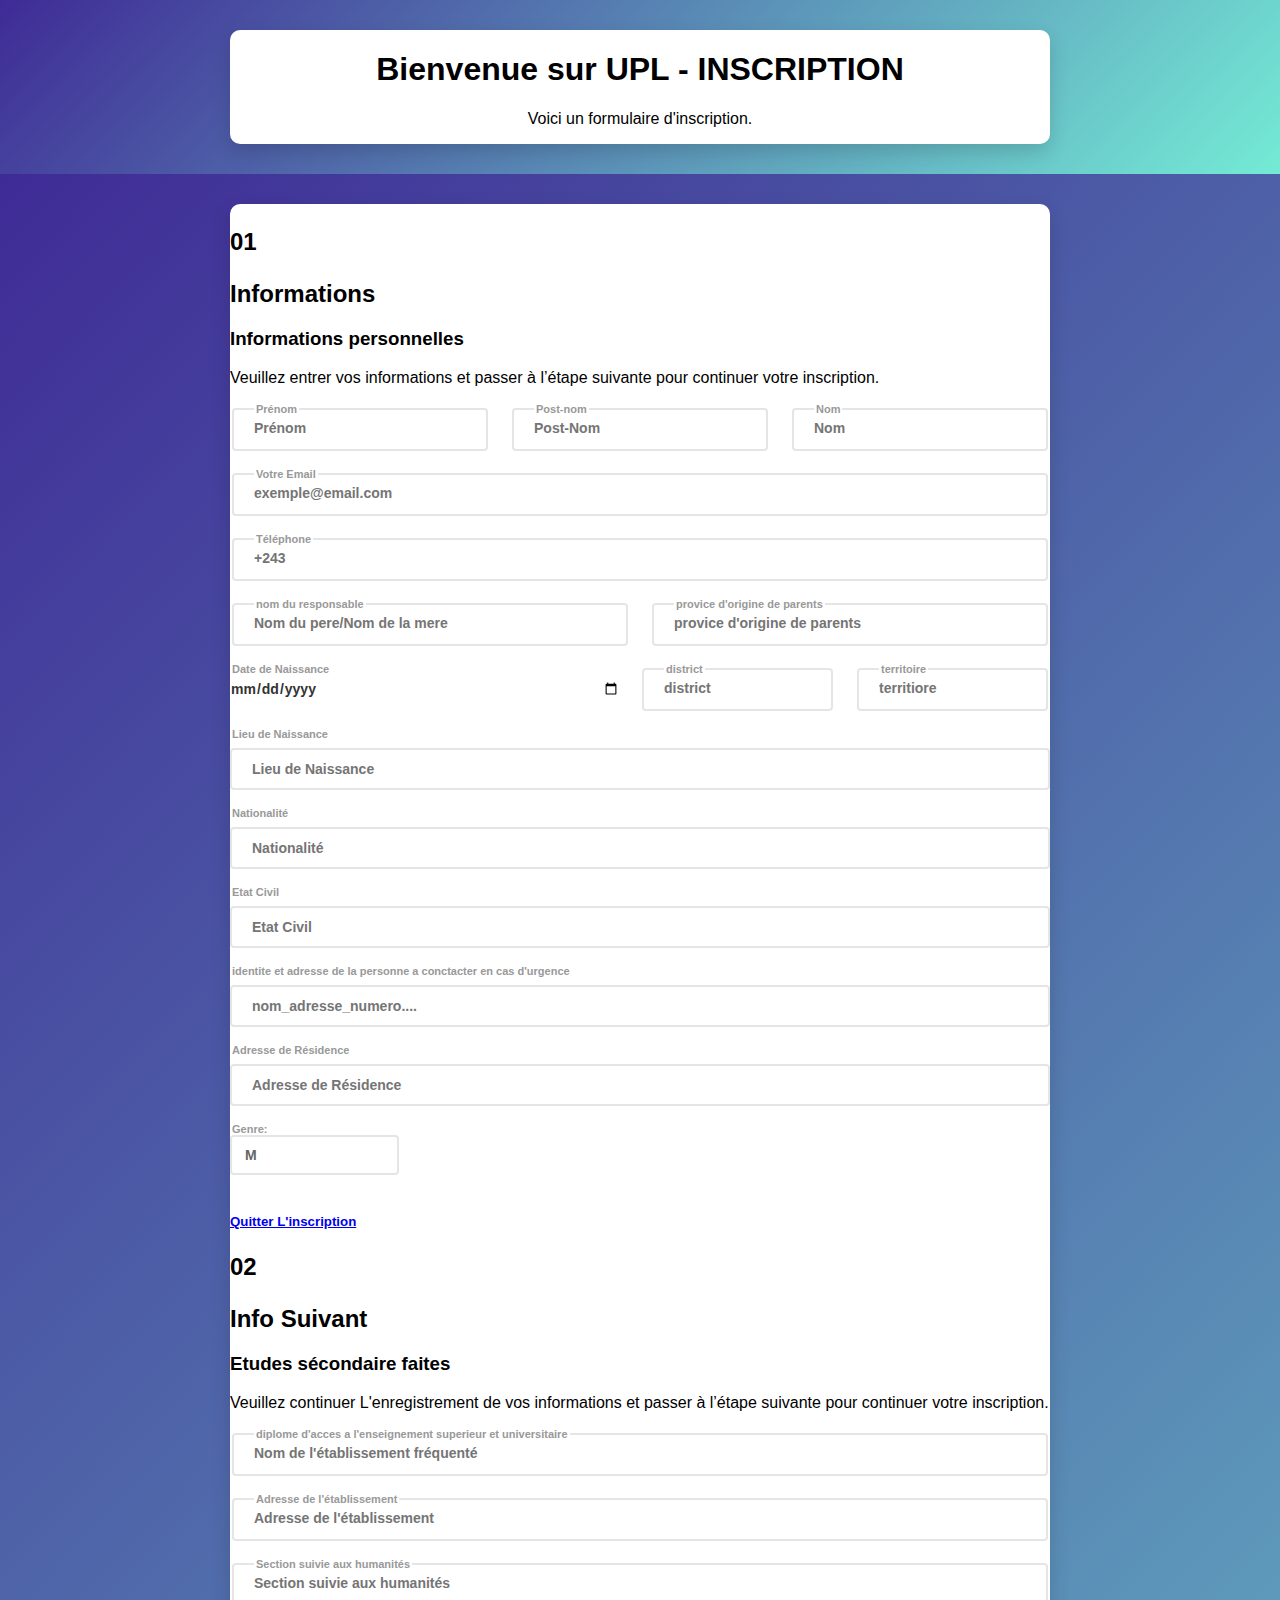
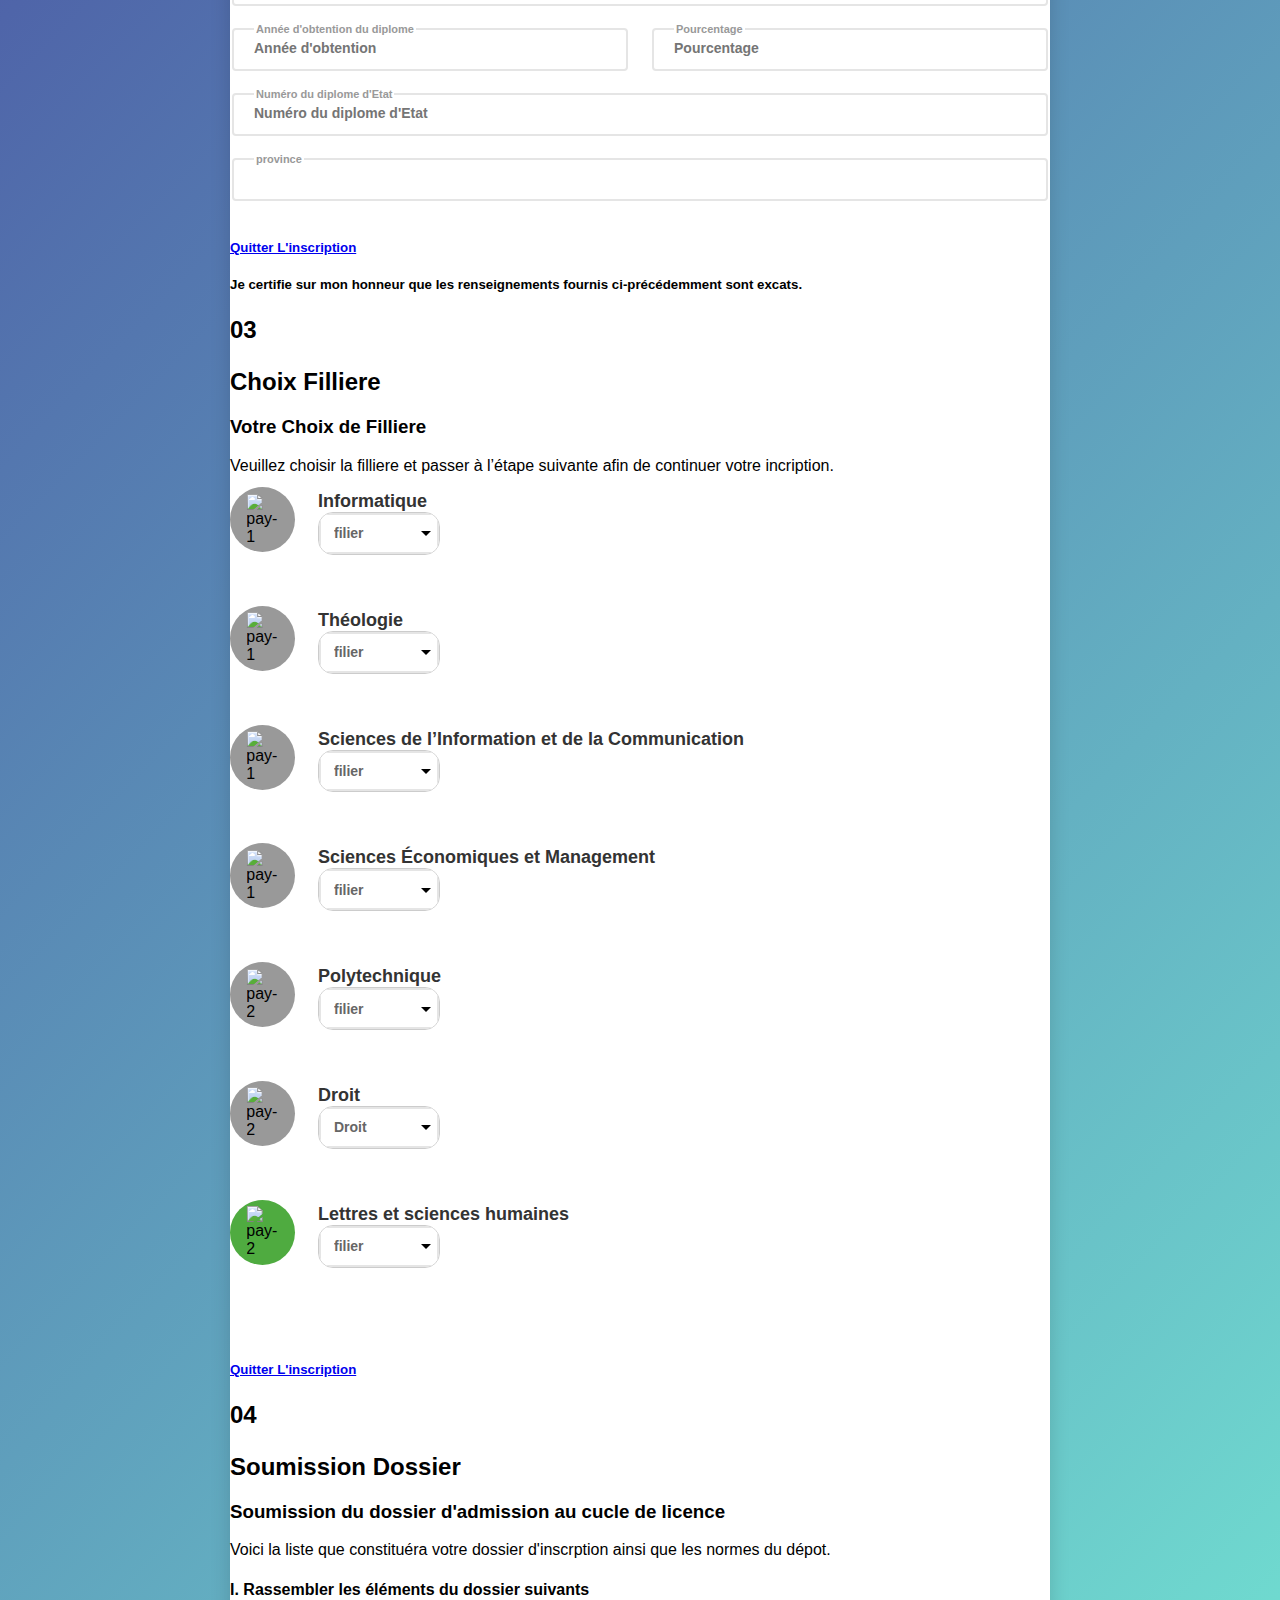
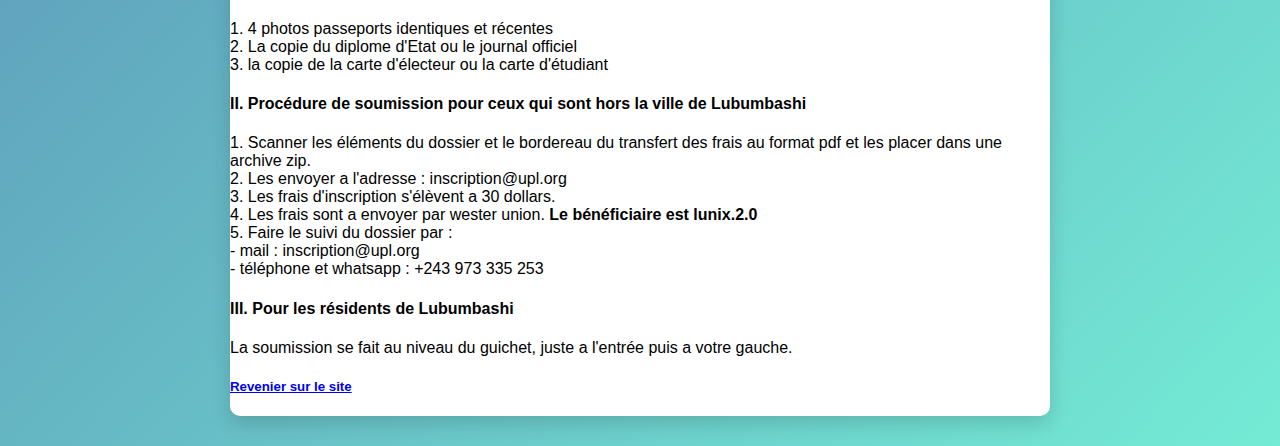
==== commit a24358be: "jai modifier la partie 3 et" ====
--- a/index.html
+++ b/index.html
@@ -18,7 +18,7 @@
 			<div class="wizard-form">
 				<form class="form-register" action="#" method="post">
 					<div style="text-align:center;margin-top:20px;">
-								 <h1 class="heading">Biénvenue sur  UPL - INSCRIPTION</h1>
+								 <h1 class="heading">Bienvenue sur  UPL - INSCRIPTION</h1>
 									<p>Voici un formulaire d'inscription. </p>
 							</div>
 				</form>
@@ -81,14 +81,17 @@
 								<div class="form-row">
 									<div class="form-holder">
 										<fieldset>
-											<legend>Nom du Responsable</legend>
-											<input type="text" class="form-control" id="name-resp" name="name-resp" placeholder="Nom reponsable" required>
-										</fieldset>
-									</div>
-									<div class="form-holder">
-										<fieldset>
-											<legend>Telephone</legend>
-											<input type="number" class="form-control" id="Tel-resp" name="Tel-resp" placeholder="Tel responsable" required>
+											<legend>nom du responsable</legend>
+											<input type="text" class="form-control" id="name-resp" name="name-resp" placeholder="Nom du pere/Nom de la mere" required>
+										</fieldset>
+									</div>
+
+
+									
+									<div class="form-holder">
+										<fieldset>
+											<legend>provice d'origine de parents</legend>
+											<input type="text" class="form-control" id="Tel-resp" name="Tel-resp" placeholder="provice d'origine de parents" required>
 										</fieldset>
 									</div>
 								</div>
@@ -97,6 +100,19 @@
 										<legend>Date de Naissance</legend>
 										<input type="date" name="date" id="">
 									</div>
+
+									<div class="form-holder">
+										<fieldset>
+											<legend>district</legend>
+											<input type="text" class="form-control" id="Tel-resp" name="Tel-resp" placeholder="district" required>
+										</fieldset>
+									</div>
+									<div class="form-holder">
+										<fieldset>
+											<legend>territoire</legend>
+											<input type="text" class="form-control" id="Tel-resp" name="Tel-resp" placeholder="territiore" required>
+										</fieldset>
+									</div>
 								</div>
 								<!-- la date -->
 								<div class="form-row">
@@ -117,6 +133,15 @@
 										<input type="text" class="form-control input-border" id="ssn" name="ssn" placeholder="Etat Civil" required>
 									</div>
 								</div>
+
+								<div class="form-row">
+									<div class="form-holder form-holder-2">
+										<legend>identite  et adresse de la personne a conctacter en cas d'urgence</legend>
+										<input type="text" class="form-control input-border" id="ssn" name="ssn" placeholder="nom_adresse_numero...." required>
+									</div>
+								</div>
+
+
 								<div class="form-row">
 									<div class="form-holder form-holder-2">
 										<legend>Adresse de Résidence</legend>
@@ -154,7 +179,7 @@
 								<div class="form-row">
 									<div class="form-holder form-holder-2">
 										<fieldset>
-											<legend>Nom de l'établissement fréquenté</legend>
+											<legend>diplome d'acces a l'enseignement superieur et universitaire</legend>
 											<input type="text" name="ecole" id="ecole" class="form-control" pattern="[^@]+@[^@]+.[a-zA-Z]{2,6}" placeholder="Nom de l'établissement fréquenté" required>
 										</fieldset>
 									</div>
@@ -200,10 +225,13 @@
 								<div class="form-row">
 									<div class="form-holder form-holder-2">
 										<fieldset>
-											<legend>Autres informations</legend>
-											<input type="text" name="onfo" id="onfo" class="form-control" pattern="[^@]+@[^@]+.[a-zA-Z]{2,6}" placeholder="Autres informations" required>
-										</fieldset>
-									</div>
+											<legend>province</legend>
+											<input type="text" name="onfo" id="onfo" class="form-control" pattern="[^@]+@[^@]+.[a-zA-Z]{2,6}" placeholder="" required>
+										</fieldset>
+									</div>
+
+									
+										
 								</div>
 							</div>
 							<div class="wizard-header">
@@ -235,10 +263,15 @@
 			                			</label>
 			                			<div class="plan-total">
 		                					<span class="plan-title">Informatique</span>
-											
-		                					<p class="plan-text">Pellentesque nec nam aliquam sem et volutpat consequat mauris nunc congue nisi.</p>
-											
-											
+											<div class="select-style">
+												<select>
+												<option value="filliere">filier</option>
+												<option value="isi">ingenieurie des systeme informatique</option>
+												<option value="RT">reseaux et telecommunication</option>
+												<option value="IG">informatique de gestion</option>
+												</select>
+											  </div>
+											  	
 		                				</div>
 										
 			                		
@@ -249,7 +282,12 @@
 			                			</label>
 			                			<div class="plan-total">
 		                					<span class="plan-title">Théologie</span>
-		                					<p class="plan-text">Pellentesque nec nam aliquam sem et volutpat consequat mauris nunc congue nisi.</p>
+		                					<div class="select-style">
+												<select>
+												<option value="filliere">filier</option>
+												
+												</select>
+											  </div>
 		                				</div>
 
 										<label class="plan-icon plan-2-label" for="plan-2">
@@ -258,7 +296,14 @@
 									</label>
 									<div class="plan-total">
 										<span class="plan-title">Sciences de l’Information et de la Communication</span>
-										<p class="plan-text">Pellentesque nec nam aliquam sem et volutpat</p>
+										<div class="select-style">
+											<select>
+											<option value="filliere">filier</option>
+											<option value="isi">journalisme</option>
+											<option value="RT">communication des organisation</option>
+											<option value="IG">multimedia et communication digital</option>
+											</select>
+										  </div>
 									</div>
 
 									<label class="plan-icon plan-2-label" for="plan-2">
@@ -267,7 +312,14 @@
 								</label>
 								<div class="plan-total">
 									<span class="plan-title">Sciences Économiques et Management</span>
-									<p class="plan-text">Pellentesque nec nam aliquam sem et volutpat consequat mauris nunc congue nisi.</p>
+									<div class="select-style">
+										<select>
+										<option value="filliere">filier</option>
+										<option value="isi">finace de banque</option>
+										<option value="RT">marketing</option>
+										<option value="IG">ressource humaines</option>
+										</select>
+									  </div>
 								</div>
 
 										<input type="radio" class="radio" name="radio1" id="plan-3" value="plan-3" checked>
@@ -277,7 +329,15 @@
 
 										<div class="plan-total">
 		                					<span class="plan-title">Polytechnique</span>
-		                					<p class="plan-text">Pellentesque nec nam aliquam sem et volutpat consequat mauris nunc congue nisi.</p>
+											<div class="select-style">
+												<select>
+												<option value="filliere">filier</option>
+												<option value="isi">Genie des materiel et de procedes</option>
+												<option value="RT">Electromanetique</option>
+												<option value="IG">Architecture</option>
+												<option value="#">Geomines</option>
+												</select>
+											  </div>
 		                				</div>
 
 										<input type="radio" class="radio" name="radio1" id="plan-3" value="plan-3" checked>
@@ -287,7 +347,12 @@
 										
 										<div class="plan-total">
 		                					<span class="plan-title">Droit</span>
-		                					<p class="plan-text">Pellentesque nec nam aliquam sem et volutpat consequat mauris nunc congue nisi.</p>
+		                					<div class="select-style">
+												<select>
+												<option value="filliere">Droit</option>
+												
+												</select>
+											  </div>
 		                				</div>
 										
 										<input type="radio" class="radio" name="radio1" id="plan-3" value="plan-3" checked>
@@ -296,7 +361,14 @@
 										</label>
 										<div class="plan-total">
 		                					<span class="plan-title">Lettres et sciences humaines</span>
-		                					<p class="plan-text">Pellentesque nec nam aliquam sem et volutpat consequat mauris nunc congue nisi.</p>
+		                					<div class="select-style">
+												<select>
+												<option value="filliere">filier</option>
+												<option value="isi">ingenieurie des systeme informatique</option>
+												<option value="RT">reseaux et telecommunication</option>
+												<option value="IG">informatique de gestion</option>
+												</select>
+											  </div>
 		                				</div>
 			                		</div>
 			                	</div>
--- a/css/style.css
+++ b/css/style.css
@@ -563,4 +563,47 @@
 	.inner .form-row .form-holder.form-holder-3 {
 		margin-bottom: 0;
 	}
+}
+.select-style {
+    padding: 0;
+    margin: 0;
+    border: 1px solid #ccc;
+    width: 120px;
+    border-radius: 15px;
+    overflow: hidden;
+    background-color: #fff;
+    background: #fff;
+    position: relative;
+}
+
+.select-style select {
+    padding: 30px 30px;
+    width: 150%;
+    border: none;
+    box-shadow: none;
+    background-color: transparent;
+    background-image: none;
+    -webkit-appearance: none;
+    -moz-appearance: none;
+    appearance: none;
+}
+
+.select-style:after {
+    top: 50%;
+    left: 85%;
+    border: solid transparent;
+    content: " ";
+    height: 0;
+    width: 0;
+    position: absolute;
+    pointer-events: none;
+    border-color: rgba(0, 0, 0, 0);
+    border-top-color: #000000;
+    border-width: 5px;
+    margin-top: -2px;
+    z-index: 100;
+}
+
+.select-style select:focus {
+    outline: none;
 }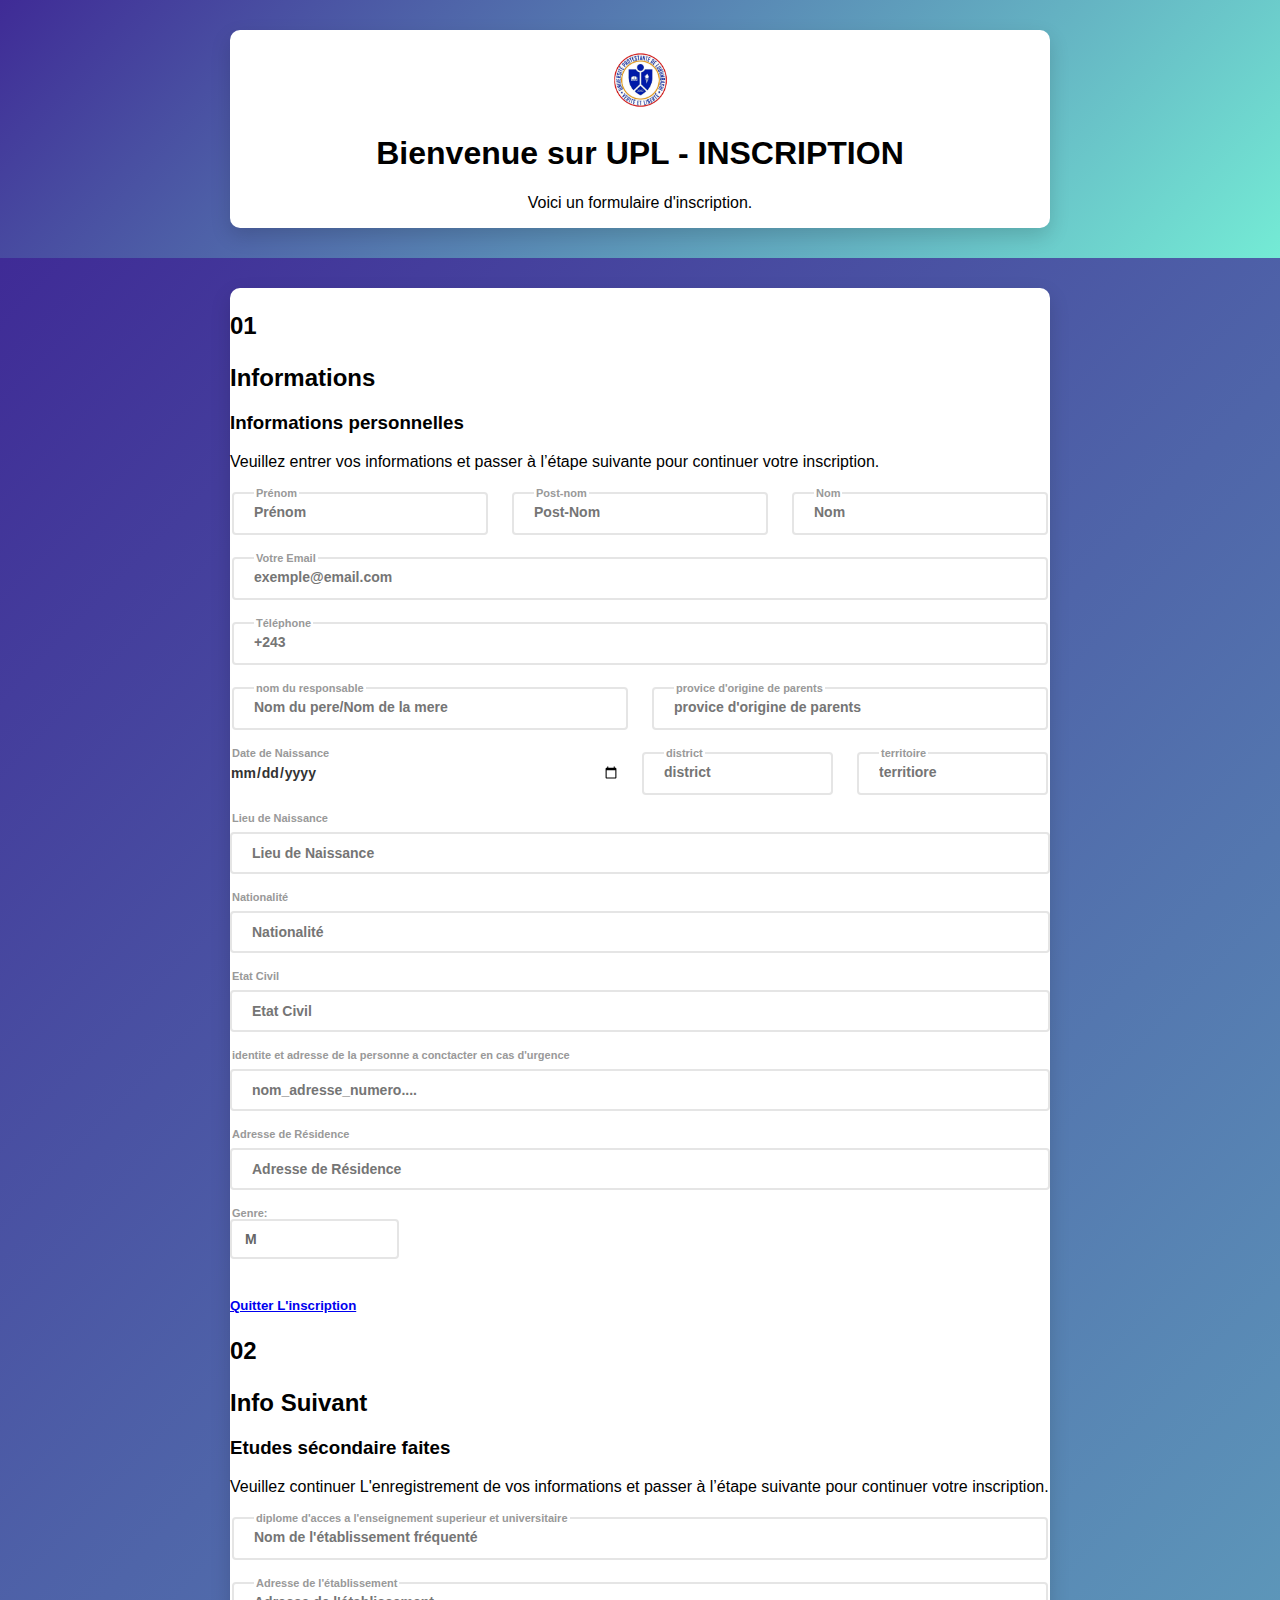
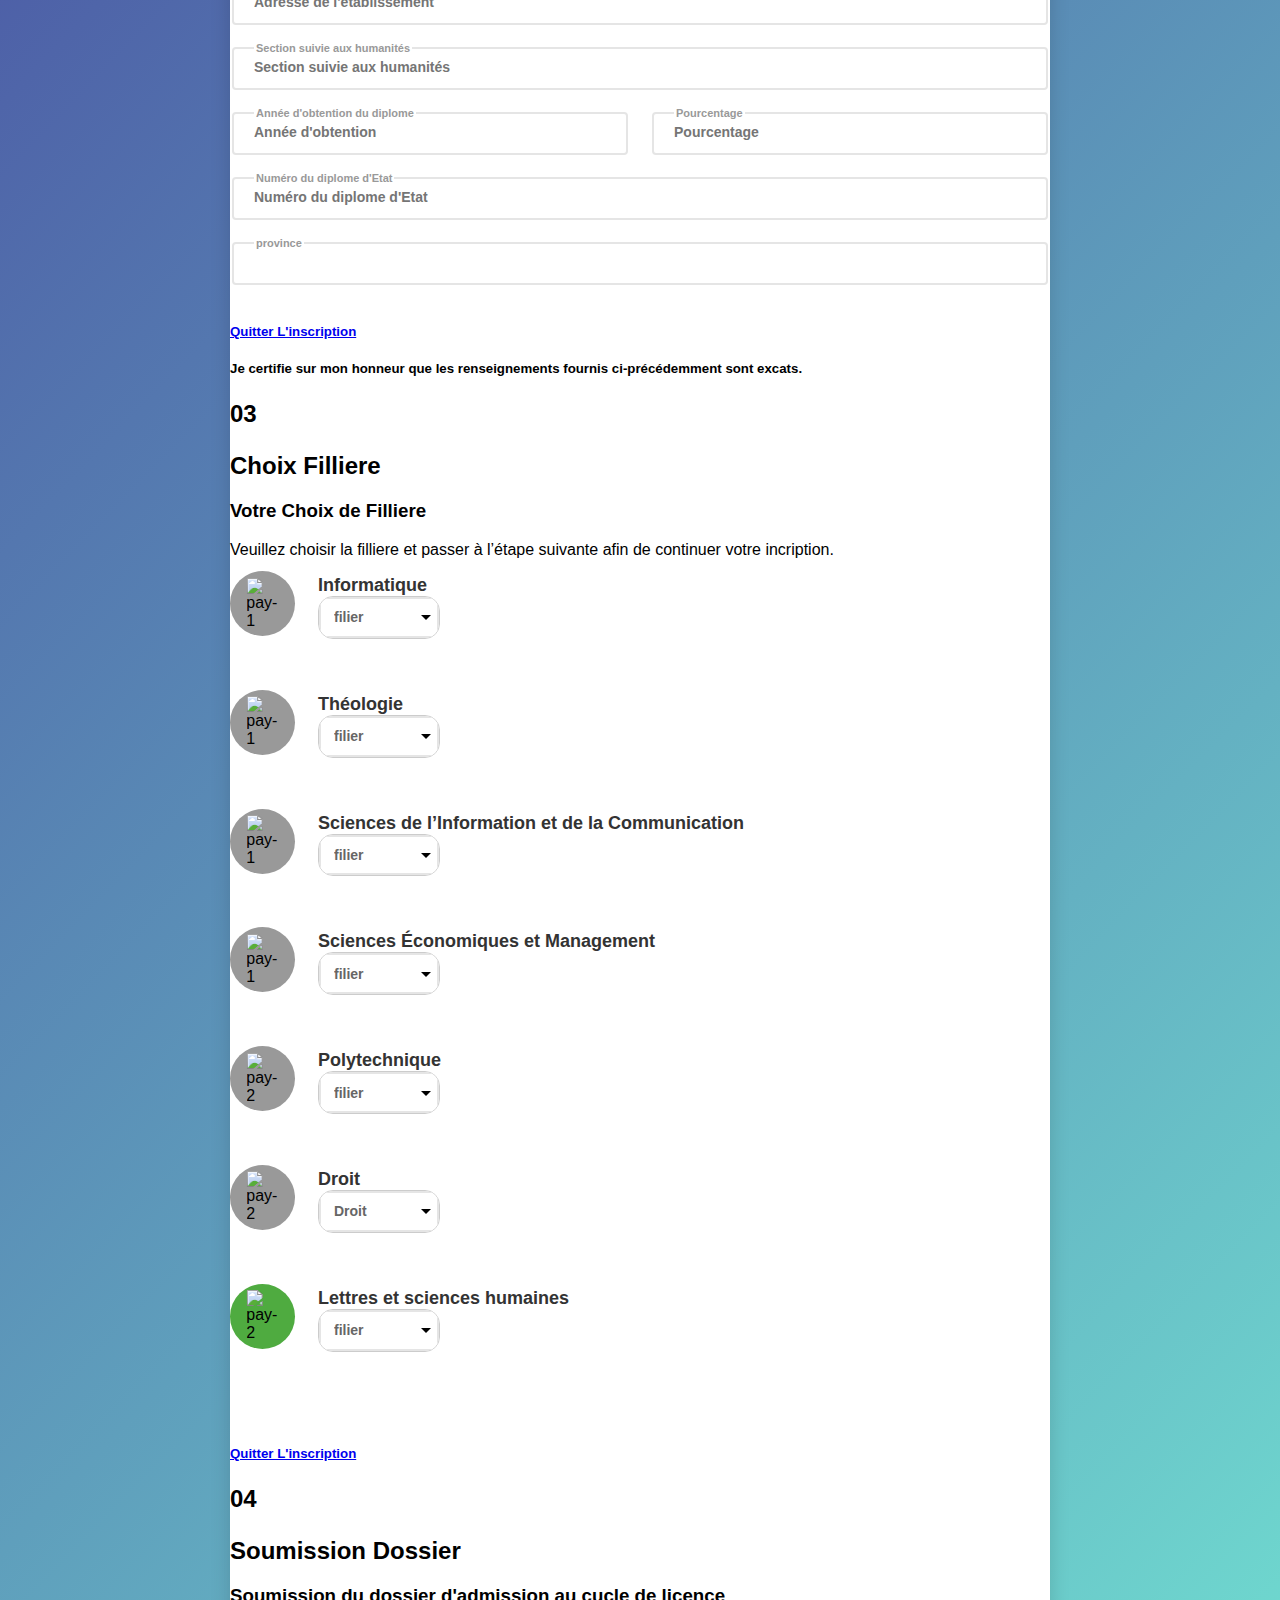
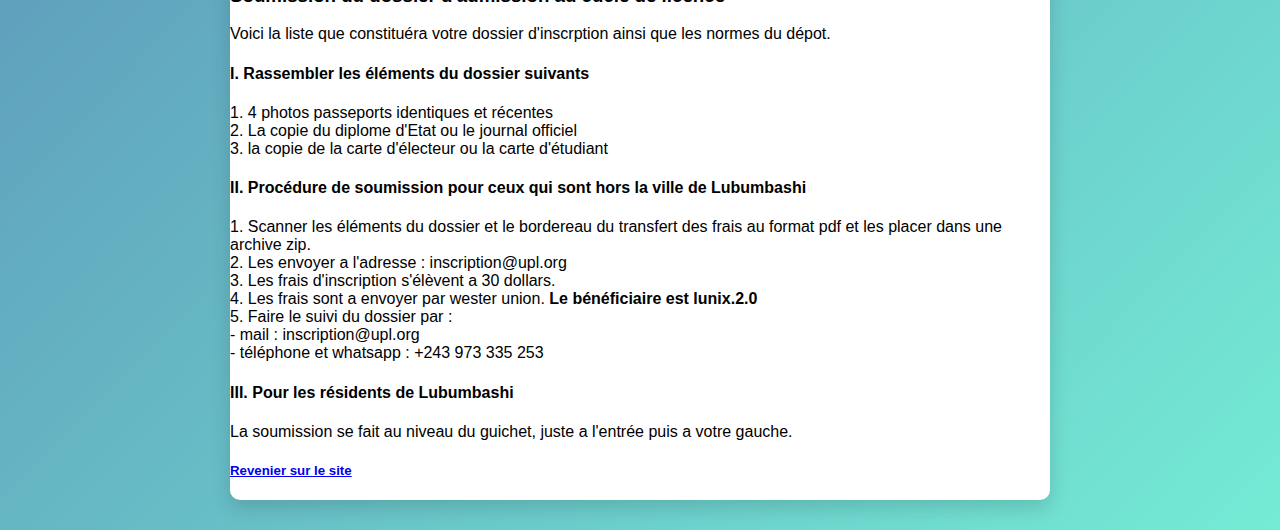
==== commit 3770fe2b: "jai ajouter le logo" ====
--- a/index.html
+++ b/index.html
@@ -18,8 +18,10 @@
 			<div class="wizard-form">
 				<form class="form-register" action="#" method="post">
 					<div style="text-align:center;margin-top:20px;">
+						<img src="images/upl.png"  alt="" width="60" height="60">
 								 <h1 class="heading">Bienvenue sur  UPL - INSCRIPTION</h1>
 									<p>Voici un formulaire d'inscription. </p>
+	
 							</div>
 				</form>
 			</div>
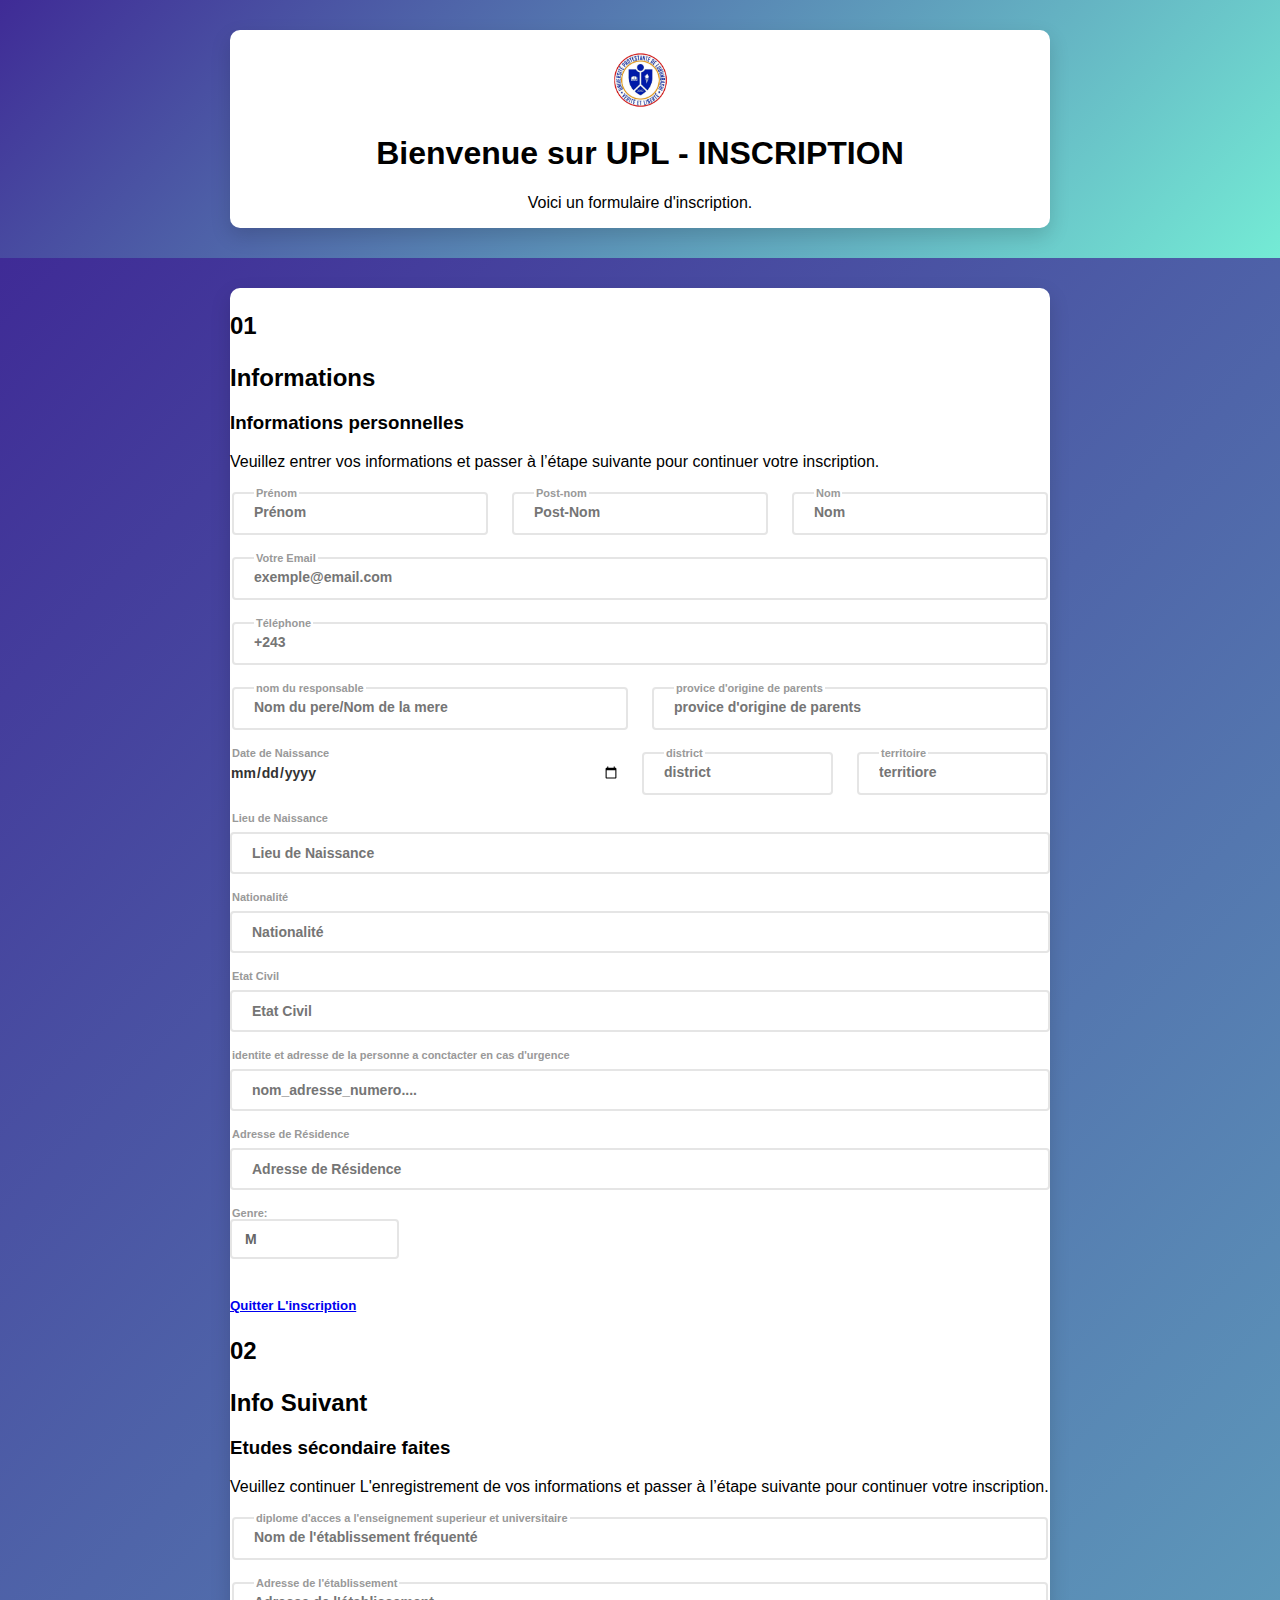
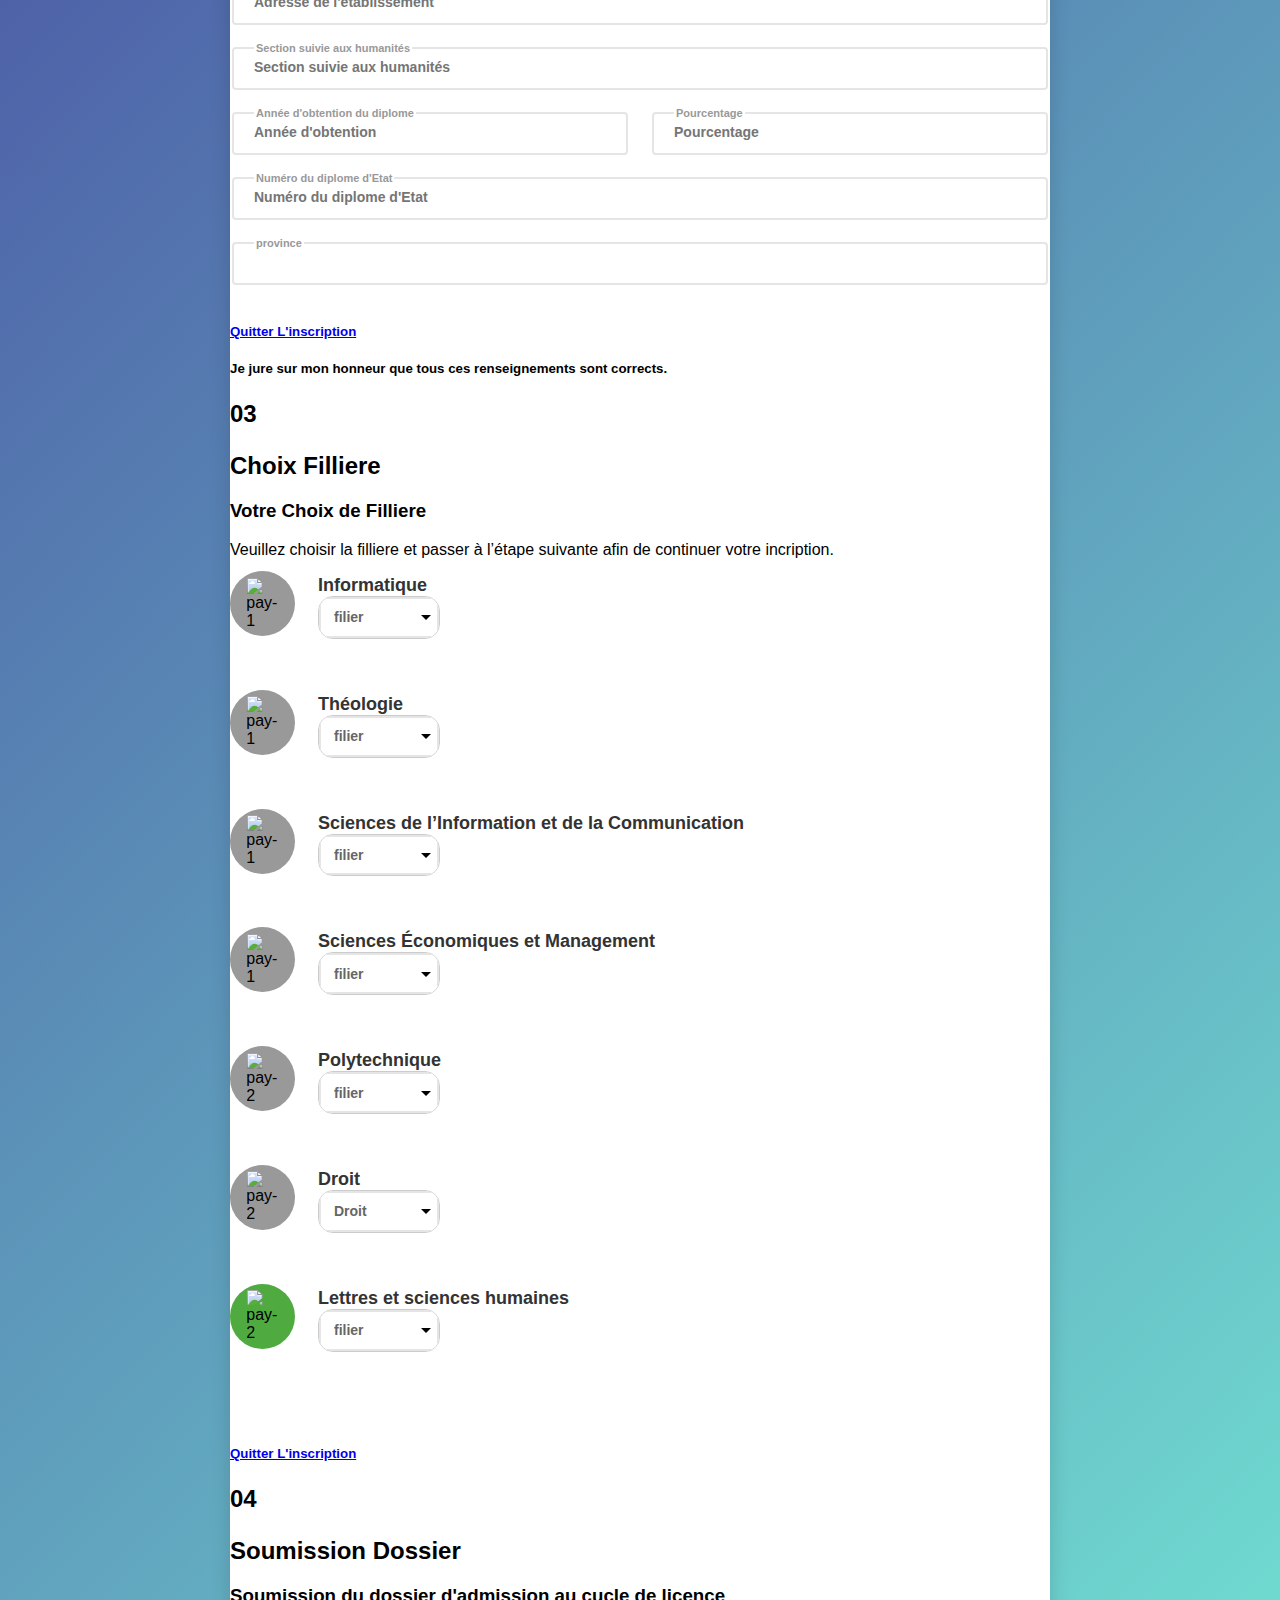
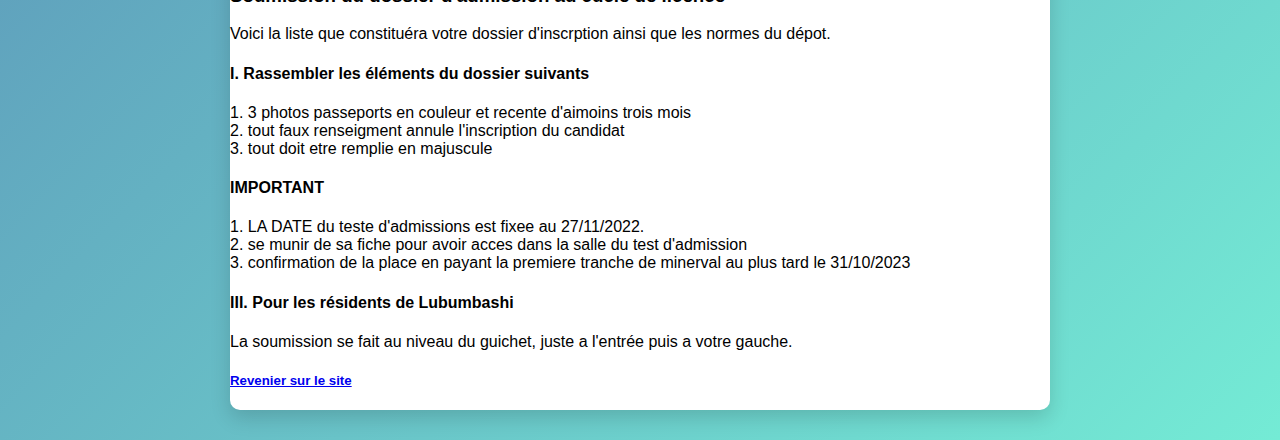
==== commit bd4d3c58: "jai modifier le text" ====
--- a/index.html
+++ b/index.html
@@ -240,8 +240,7 @@
 								<a href="https://upl-univ.ac/">
 									<h5 class="heading">Quitter L'inscription</h5>
 								</a>
-								<h5 class="heading">Je certifie sur mon honneur que les renseignements fournis
-									ci-précédemment sont excats.
+								<h5 class="heading">Je jure sur mon honneur que tous ces renseignements sont corrects.
 								</h5>
 							</div>
 			            </section>
@@ -396,23 +395,17 @@
 										du dépot.</p>
 								</div>
 								<h4 class="heading">I. Rassembler les éléments du dossier suivants</h4>
-								<p>1. 4 photos passeports identiques et récentes <br>
-									2. La copie du diplome d'Etat ou le journal officiel <br>
-									3. la copie de la carte d'électeur ou la carte d'étudiant
+								<p>1. 3 photos passeports en couleur et recente d'aimoins trois mois <br>
+									2. tout faux renseigment annule l'inscription du candidat <br>
+									3. tout doit etre remplie en majuscule
 								</p>
-									<h4 class="heading">II. Procédure de soumission pour ceux qui sont hors
-										la ville de Lubumbashi
+									<h4 class="heading">IMPORTANT
+									
 									</h4>
-									<p>1. Scanner les éléments du dossier et le bordereau du
-										transfert des frais au format pdf et les placer dans une archive zip. <br>
-										2. Les envoyer a l'adresse : inscription@upl.org <br>
-										3. Les frais d'inscription s'élèvent a 30 dollars. <br>
-										4. Les frais sont a envoyer par wester union. <strong>Le 
-											bénéficiaire est lunix.2.0</strong> <br>
-										5. Faire le suivi du dossier par : <br>
-										- mail : inscription@upl.org <br>
-										- téléphone et whatsapp : +243 973 335 253 <br>
-										</p>
+									<p>1. LA DATE du teste d'admissions est fixee au 27/11/2022. <br>
+										2. se munir de sa fiche pour avoir acces dans la salle du test d'admission<br>
+										3. confirmation de la place en payant la premiere tranche de minerval au plus tard le 31/10/2023 <br>
+										
 										<h4 class="heading">III. Pour les résidents de Lubumbashi</h4>
 										<p>La soumission se fait au niveau du guichet, juste a l'entrée puis a votre
 											gauche.
